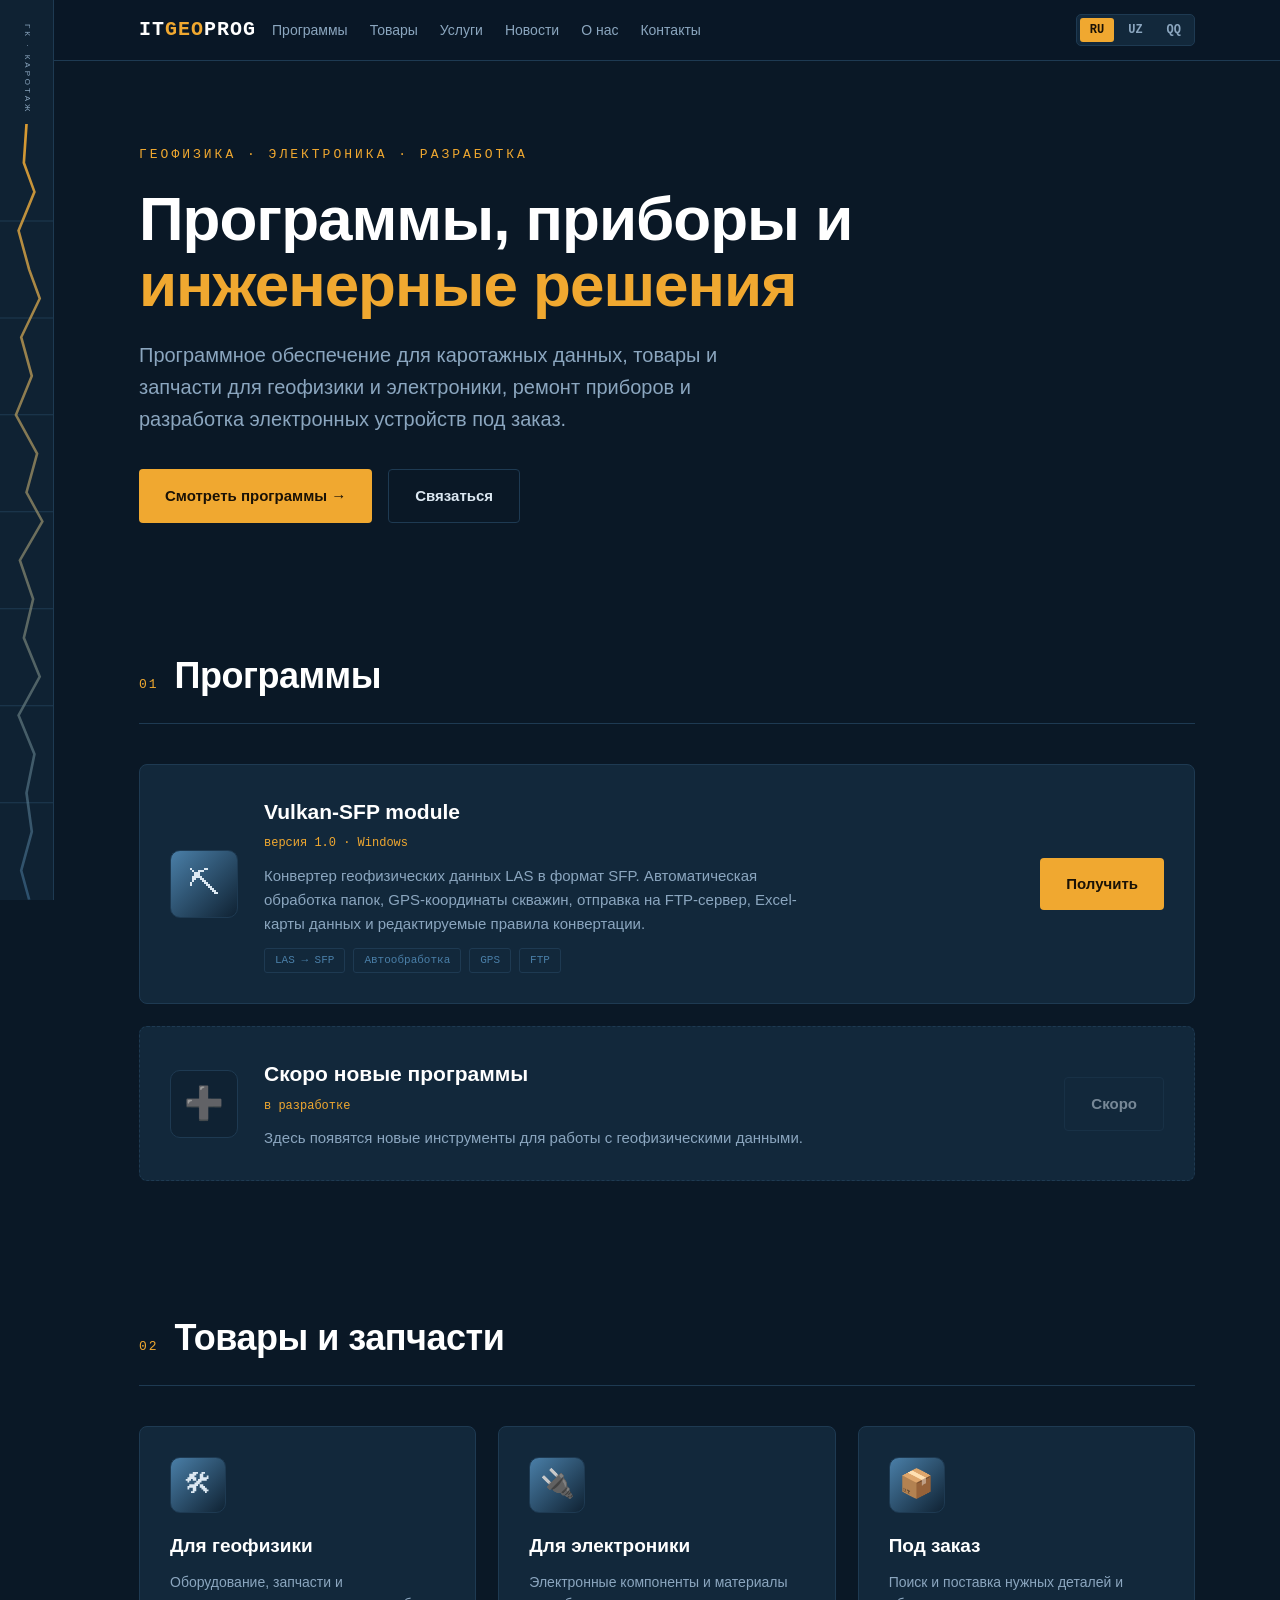
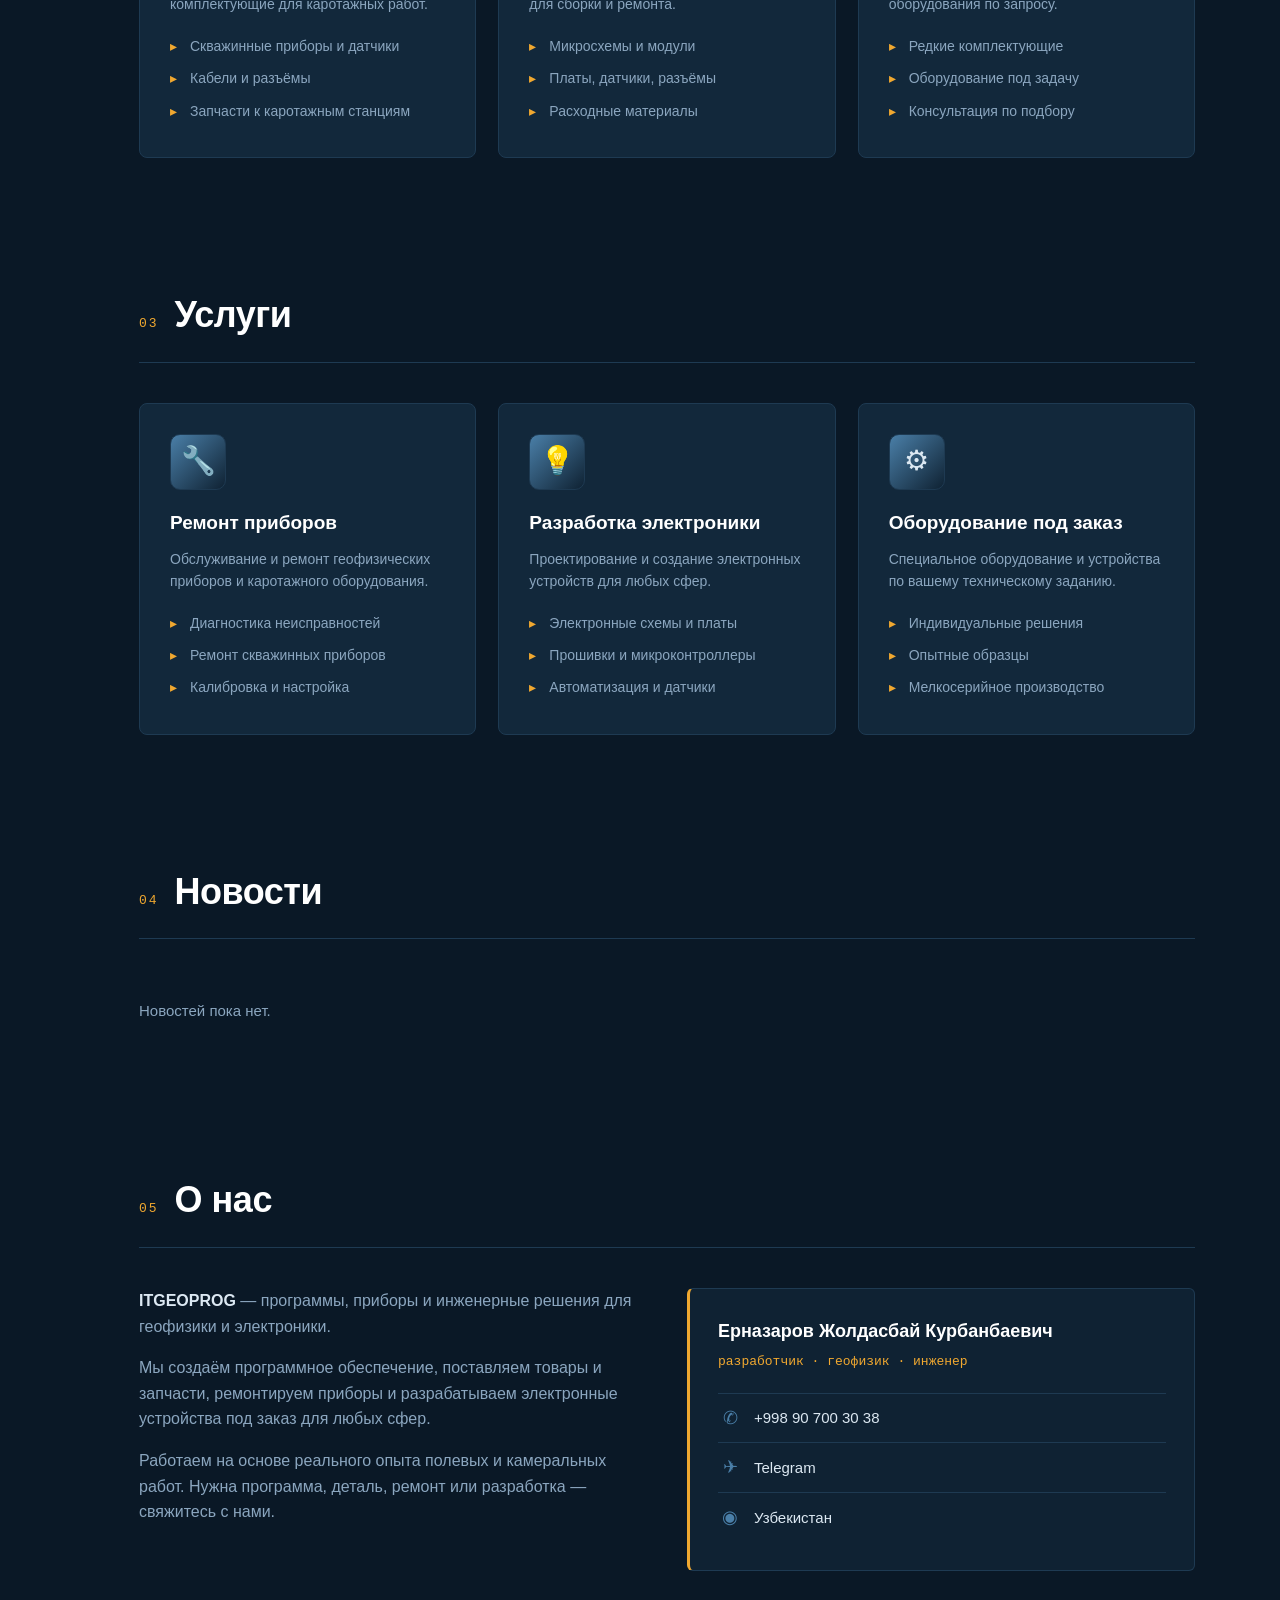
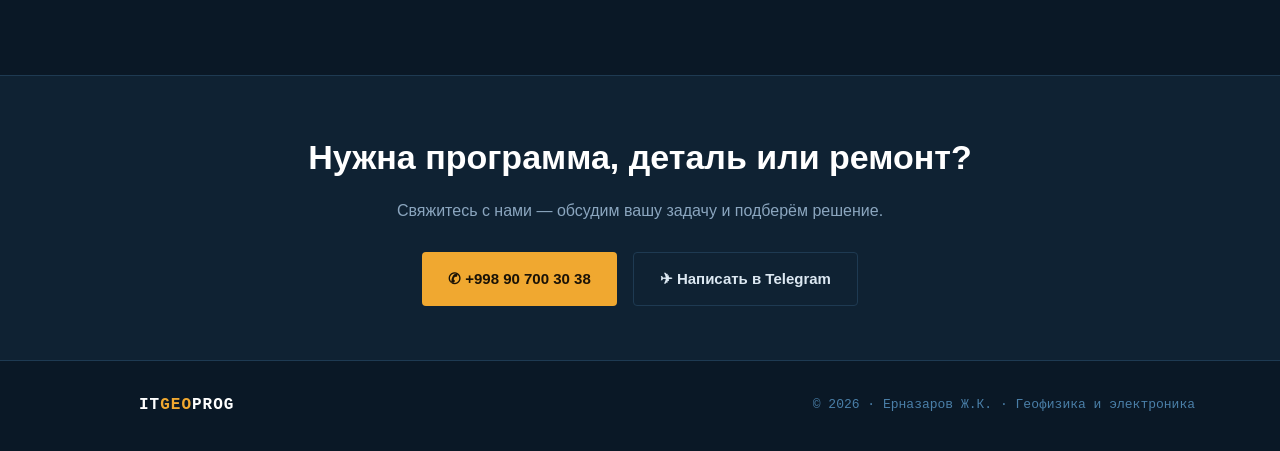
==== index.html @ 1fd0fcfa "Add files via upload" ====
<!DOCTYPE html>
<html lang="ru">
<head>
<meta charset="UTF-8">
<meta name="viewport" content="width=device-width, initial-scale=1.0">
<title>ITGEOPROG</title>
<style>
  :root {
    --bg: #0a1826; --bg-panel: #0f2233; --bg-card: #12283b;
    --line: #1e3a52; --steel: #4a7fa8; --amber: #f0a830;
    --amber-dim: #c88a20; --text: #dce8f2; --text-dim: #8ba6bf; --white: #ffffff;
  }
  * { margin: 0; padding: 0; box-sizing: border-box; }
  html { scroll-behavior: smooth; }
  body { background: var(--bg); color: var(--text);
    font-family: -apple-system, "Segoe UI", Roboto, sans-serif;
    line-height: 1.6; overflow-x: hidden; }
  .mono { font-family: "Consolas", "SF Mono", "Courier New", monospace; }

  .log-strip { position: fixed; top: 0; left: 0; width: 54px; height: 100vh;
    border-right: 1px solid var(--line); background: var(--bg-panel);
    z-index: 50; display: flex; flex-direction: column; align-items: center; padding-top: 14px; }
  .log-strip svg { flex: 1; width: 100%; }
  .log-strip .depth-label { font-size: 8px; color: var(--text-dim);
    writing-mode: vertical-rl; letter-spacing: 3px; padding: 10px 0; text-transform: uppercase; }
  .wrap { margin-left: 54px; }
  @media (max-width: 720px) { .log-strip { width: 32px; } .wrap { margin-left: 32px; } }

  header { position: sticky; top: 0; background: rgba(10, 24, 38, 0.92);
    backdrop-filter: blur(10px); border-bottom: 1px solid var(--line); z-index: 40; }
  nav { max-width: 1120px; margin: 0 auto; padding: 14px 32px;
    display: flex; align-items: center; justify-content: space-between; gap: 16px; }
  .logo { font-family: "Consolas", monospace; font-size: 20px; font-weight: 700;
    letter-spacing: 1px; color: var(--white); white-space: nowrap; }
  .logo span { color: var(--amber); }
  .nav-links { display: flex; gap: 22px; flex: 1; }
  .nav-links a { color: var(--text-dim); text-decoration: none;
    font-size: 14px; transition: color .2s; white-space: nowrap; }
  .nav-links a:hover { color: var(--amber); }
  @media (max-width: 900px) { .nav-links { display: none; } }

  .lang-switch { display: flex; gap: 4px; background: var(--bg-card);
    border: 1px solid var(--line); border-radius: 5px; padding: 3px; }
  .lang-switch button { background: transparent; border: none; cursor: pointer;
    color: var(--text-dim); font-size: 12px; font-weight: 600;
    padding: 5px 10px; border-radius: 3px; transition: all .2s; font-family: "Consolas", monospace; }
  .lang-switch button.active { background: var(--amber); color: #1a1206; }
  .lang-switch button:hover:not(.active) { color: var(--amber); }

  .hero { max-width: 1120px; margin: 0 auto; padding: 84px 32px 60px; }
  .eyebrow { font-family: "Consolas", monospace; font-size: 13px; letter-spacing: 3px;
    color: var(--amber); text-transform: uppercase; margin-bottom: 20px; }
  .hero h1 { font-size: clamp(36px, 5.5vw, 62px); line-height: 1.06; font-weight: 800;
    color: var(--white); letter-spacing: -1px; margin-bottom: 22px; }
  .hero h1 .accent { color: var(--amber); }
  .hero p.lead { font-size: clamp(16px, 2.2vw, 20px); color: var(--text-dim);
    max-width: 640px; margin-bottom: 34px; }
  .hero-actions { display: flex; gap: 16px; flex-wrap: wrap; }
  .btn { display: inline-flex; align-items: center; gap: 8px; padding: 14px 26px;
    border-radius: 4px; font-size: 15px; font-weight: 600; text-decoration: none;
    transition: all .2s; cursor: pointer; border: none; }
  .btn-primary { background: var(--amber); color: #1a1206; }
  .btn-primary:hover { background: var(--amber-dim); transform: translateY(-2px); }
  .btn-ghost { background: transparent; color: var(--text); border: 1px solid var(--line); }
  .btn-ghost:hover { border-color: var(--amber); color: var(--amber); }

  section { max-width: 1120px; margin: 0 auto; padding: 64px 32px; }
  .section-head { display: flex; align-items: baseline; gap: 16px; margin-bottom: 40px;
    border-bottom: 1px solid var(--line); padding-bottom: 18px; }
  .section-head .idx { font-family: "Consolas", monospace; font-size: 13px;
    color: var(--amber); letter-spacing: 2px; }
  .section-head h2 { font-size: clamp(24px, 4vw, 36px); color: var(--white);
    font-weight: 700; letter-spacing: -0.5px; }

  .programs { display: grid; grid-template-columns: 1fr; gap: 22px; }
  .prog-card { background: var(--bg-card); border: 1px solid var(--line);
    border-radius: 8px; padding: 30px; display: grid;
    grid-template-columns: auto 1fr auto; gap: 26px; align-items: center;
    transition: border-color .25s, transform .25s; }
  .prog-card:hover { border-color: var(--steel); transform: translateY(-3px); }
  .prog-icon { width: 68px; height: 68px; border-radius: 10px;
    background: linear-gradient(135deg, var(--steel), var(--bg-panel));
    display: flex; align-items: center; justify-content: center;
    font-size: 32px; border: 1px solid var(--line); }
  .prog-info h3 { font-size: 21px; color: var(--white); margin-bottom: 6px; font-weight: 700; }
  .prog-info .ver { font-family: "Consolas", monospace; font-size: 12px; color: var(--amber); margin-bottom: 10px; }
  .prog-info p { color: var(--text-dim); font-size: 15px; max-width: 540px; }
  .prog-tags { display: flex; gap: 8px; margin-top: 12px; flex-wrap: wrap; }
  .tag { font-family: "Consolas", monospace; font-size: 11px; color: var(--steel);
    border: 1px solid var(--line); padding: 3px 10px; border-radius: 3px; }
  .prog-action { display: flex; flex-direction: column; gap: 10px; }
  @media (max-width: 760px) { .prog-card { grid-template-columns: 1fr; } .prog-action { flex-direction: row; } }
  .prog-card.soon { opacity: 0.6; border-style: dashed; }
  .prog-card.soon .prog-icon { background: var(--bg-panel); }

  .grid-3 { display: grid; grid-template-columns: repeat(3, 1fr); gap: 22px; }
  @media (max-width: 860px) { .grid-3 { grid-template-columns: 1fr; } }
  .svc-card { background: var(--bg-card); border: 1px solid var(--line);
    border-radius: 8px; padding: 30px; transition: border-color .25s, transform .25s; }
  .svc-card:hover { border-color: var(--steel); transform: translateY(-3px); }
  .svc-card .svc-icon { width: 56px; height: 56px; border-radius: 10px;
    background: linear-gradient(135deg, var(--steel), var(--bg-panel));
    display: flex; align-items: center; justify-content: center;
    font-size: 28px; margin-bottom: 18px; border: 1px solid var(--line); }
  .svc-card h3 { font-size: 19px; color: var(--white); margin-bottom: 10px; font-weight: 700; }
  .svc-card p { color: var(--text-dim); font-size: 14px; }
  .svc-card ul { list-style: none; margin-top: 14px; }
  .svc-card ul li { color: var(--text-dim); font-size: 14px; padding: 5px 0 5px 20px; position: relative; }
  .svc-card ul li::before { content: "\25B8"; color: var(--amber); position: absolute; left: 0; }

  .about-grid { display: grid; grid-template-columns: 1fr 1fr; gap: 40px; align-items: start; }
  @media (max-width: 760px) { .about-grid { grid-template-columns: 1fr; } }
  .about-text p { color: var(--text-dim); margin-bottom: 16px; }
  .about-text strong { color: var(--text); }
  .dev-card { background: var(--bg-panel); border: 1px solid var(--line);
    border-left: 3px solid var(--amber); border-radius: 6px; padding: 28px; }
  .dev-card .dev-name { font-size: 18px; color: var(--white); font-weight: 700; margin-bottom: 6px; }
  .dev-card .dev-role { font-size: 13px; color: var(--amber); font-family: "Consolas", monospace; margin-bottom: 20px; }
  .dev-row { display: flex; align-items: center; gap: 12px; padding: 10px 0;
    border-top: 1px solid var(--line); font-size: 15px; }
  .dev-row .ico { color: var(--steel); font-size: 18px; width: 24px; text-align: center; }
  .dev-row a { color: var(--text); text-decoration: none; }
  .dev-row a:hover { color: var(--amber); }

  .contact-band { background: var(--bg-panel); border-top: 1px solid var(--line);
    border-bottom: 1px solid var(--line); margin-top: 40px; }
  .contact-inner { max-width: 1120px; margin: 0 auto; padding: 54px 32px; text-align: center; }
  .contact-inner h2 { font-size: clamp(24px, 4vw, 34px); color: var(--white); margin-bottom: 14px; }
  .contact-inner p { color: var(--text-dim); margin-bottom: 28px; }
  .contact-btns { display: flex; gap: 16px; justify-content: center; flex-wrap: wrap; }

  footer { max-width: 1120px; margin: 0 auto; padding: 32px; display: flex;
    justify-content: space-between; align-items: center; flex-wrap: wrap; gap: 12px;
    color: var(--text-dim); font-size: 13px; }
  footer .mono { color: var(--steel); }

  /* ── Новости ── */
  .news-grid { display: grid; grid-template-columns: repeat(auto-fill, minmax(320px, 1fr)); gap: 22px; }
  .news-card { background: var(--bg-card); border: 1px solid var(--line);
    border-radius: 8px; overflow: hidden; transition: border-color .25s, transform .25s;
    display: flex; flex-direction: column; }
  .news-card:hover { border-color: var(--steel); transform: translateY(-3px); }
  .news-card img { width: 100%; height: 180px; object-fit: cover; display: block;
    border-bottom: 1px solid var(--line); }
  .news-body { padding: 22px; flex: 1; display: flex; flex-direction: column; }
  .news-date { font-family: "Consolas", monospace; font-size: 11px;
    color: var(--amber); margin-bottom: 8px; }
  .news-card h3 { font-size: 18px; color: var(--white); margin-bottom: 8px; font-weight: 700; }
  .news-card p { color: var(--text-dim); font-size: 14px; flex: 1; }
  .news-empty { color: var(--text-dim); font-size: 15px; padding: 20px 0; }

  /* ── Карточки товаров с фото ── */
  .prod-grid { display: grid; grid-template-columns: repeat(auto-fill, minmax(280px, 1fr)); gap: 20px; margin-top: 24px; }
  .prod-card { background: var(--bg-card); border: 1px solid var(--line);
    border-radius: 8px; overflow: hidden; transition: border-color .25s, transform .25s; }
  .prod-card:hover { border-color: var(--steel); transform: translateY(-3px); }
  .prod-card img { width: 100%; height: 190px; object-fit: cover; display: block;
    background: var(--bg-panel); border-bottom: 1px solid var(--line); }
  .prod-body { padding: 18px; }
  .prod-body h4 { font-size: 16px; color: var(--white); margin-bottom: 6px; font-weight: 700; }
  .prod-body p { color: var(--text-dim); font-size: 13px; margin-bottom: 10px; }
  .prod-price { font-family: "Consolas", monospace; font-size: 14px;
    color: var(--amber); font-weight: 700; }
  .prod-stock { font-size: 11px; color: #88cc88; margin-left: 8px; }
  .prod-stock.out { color: #d88; }

  .reveal { opacity: 0; transform: translateY(24px); transition: opacity .6s, transform .6s; }
  .reveal.show { opacity: 1; transform: none; }
  @media (prefers-reduced-motion: reduce) {
    .reveal { opacity: 1; transform: none; transition: none; } html { scroll-behavior: auto; }
  }
</style>
</head>
<body>

<div class="log-strip" aria-hidden="true">
  <div class="depth-label" data-i18n="side_label">ГК · каротаж</div>
  <svg viewBox="0 0 40 800" preserveAspectRatio="none">
    <defs><linearGradient id="lg" x1="0" y1="0" x2="0" y2="1">
      <stop offset="0" stop-color="#f0a830" stop-opacity="0.9"/>
      <stop offset="1" stop-color="#4a7fa8" stop-opacity="0.5"/>
    </linearGradient></defs>
    <g stroke="#1e3a52" stroke-width="1">
      <line x1="0" y1="100" x2="40" y2="100"/><line x1="0" y1="200" x2="40" y2="200"/>
      <line x1="0" y1="300" x2="40" y2="300"/><line x1="0" y1="400" x2="40" y2="400"/>
      <line x1="0" y1="500" x2="40" y2="500"/><line x1="0" y1="600" x2="40" y2="600"/>
      <line x1="0" y1="700" x2="40" y2="700"/>
    </g>
    <path d="M20,0 L18,40 L26,70 L14,110 L22,150 L30,180 L16,220 L24,260
             L12,300 L28,340 L20,380 L32,410 L15,450 L25,490 L18,530
             L30,570 L14,610 L26,650 L20,690 L24,730 L16,770 L22,800"
          fill="none" stroke="url(#lg)" stroke-width="2"/>
  </svg>
</div>

<div class="wrap">
  <header>
    <nav>
      <div class="logo">IT<span>GEO</span>PROG</div>
      <div class="nav-links">
        <a href="#programs" data-i18n="nav_programs">Программы</a>
        <a href="#goods" data-i18n="nav_goods">Товары</a>
        <a href="#services" data-i18n="nav_services">Услуги</a>
        <a href="#news" data-i18n="nav_news">Новости</a>
        <a href="#about" data-i18n="nav_about">О нас</a>
        <a href="#contact" data-i18n="nav_contact">Контакты</a>
      </div>
      <div class="lang-switch">
        <button data-lang="ru" class="active">RU</button>
        <button data-lang="uz">UZ</button>
        <button data-lang="kaa">QQ</button>
      </div>
    </nav>
  </header>

  <div class="hero">
    <div class="eyebrow" data-i18n="hero_eyebrow">Геофизика · Электроника · Разработка</div>
    <h1 data-i18n="hero_title">Программы, приборы и <span class="accent">инженерные решения</span></h1>
    <p class="lead" data-i18n="hero_lead">Программное обеспечение для каротажных данных, товары и запчасти для геофизики и электроники, ремонт приборов и разработка электронных устройств под заказ.</p>
    <div class="hero-actions">
      <a href="#programs" class="btn btn-primary" data-i18n="hero_btn1">Смотреть программы →</a>
      <a href="#contact" class="btn btn-ghost" data-i18n="hero_btn2">Связаться</a>
    </div>
  </div>

  <section id="programs">
    <div class="section-head"><span class="idx">01</span><h2 data-i18n="sec_programs">Программы</h2></div>
    <div class="programs">
      <div class="prog-card reveal">
        <div class="prog-icon">⛏</div>
        <div class="prog-info">
          <h3>Vulkan-SFP module</h3>
          <div class="ver mono" data-i18n="prog_vulkan_ver">версия 1.0 · Windows</div>
          <p data-i18n="prog_vulkan_desc">Конвертер геофизических данных LAS в формат SFP. Автоматическая обработка папок, GPS-координаты скважин, отправка на FTP-сервер, Excel-карты данных и редактируемые правила конвертации.</p>
          <div class="prog-tags">
            <span class="tag">LAS → SFP</span>
            <span class="tag" data-i18n="tag_auto">Автообработка</span>
            <span class="tag">GPS</span><span class="tag">FTP</span>
          </div>
        </div>
        <div class="prog-action">
          <a href="#contact" class="btn btn-primary" data-i18n="btn_get">Получить</a>
        </div>
      </div>
      <div class="prog-card soon reveal">
        <div class="prog-icon">➕</div>
        <div class="prog-info">
          <h3 data-i18n="prog_soon_title">Скоро новые программы</h3>
          <div class="ver mono" data-i18n="prog_soon_ver">в разработке</div>
          <p data-i18n="prog_soon_desc">Здесь появятся новые инструменты для работы с геофизическими данными.</p>
        </div>
        <div class="prog-action">
          <span class="btn btn-ghost" style="cursor:default;opacity:.5" data-i18n="btn_soon">Скоро</span>
        </div>
      </div>
    </div>
  </section>

  <section id="goods">
    <div class="section-head"><span class="idx">02</span><h2 data-i18n="sec_goods">Товары и запчасти</h2></div>
    <div class="grid-3">
      <div class="svc-card reveal">
        <div class="svc-icon">🛠</div>
        <h3 data-i18n="goods_geo_title">Для геофизики</h3>
        <p data-i18n="goods_geo_desc">Оборудование, запчасти и комплектующие для каротажных работ.</p>
        <ul>
          <li data-i18n="goods_geo_1">Скважинные приборы и датчики</li>
          <li data-i18n="goods_geo_2">Кабели и разъёмы</li>
          <li data-i18n="goods_geo_3">Запчасти к каротажным станциям</li>
        </ul>
      </div>
      <div class="svc-card reveal">
        <div class="svc-icon">🔌</div>
        <h3 data-i18n="goods_el_title">Для электроники</h3>
        <p data-i18n="goods_el_desc">Электронные компоненты и материалы для сборки и ремонта.</p>
        <ul>
          <li data-i18n="goods_el_1">Микросхемы и модули</li>
          <li data-i18n="goods_el_2">Платы, датчики, разъёмы</li>
          <li data-i18n="goods_el_3">Расходные материалы</li>
        </ul>
      </div>
      <div class="svc-card reveal">
        <div class="svc-icon">📦</div>
        <h3 data-i18n="goods_order_title">Под заказ</h3>
        <p data-i18n="goods_order_desc">Поиск и поставка нужных деталей и оборудования по запросу.</p>
        <ul>
          <li data-i18n="goods_order_1">Редкие комплектующие</li>
          <li data-i18n="goods_order_2">Оборудование под задачу</li>
          <li data-i18n="goods_order_3">Консультация по подбору</li>
        </ul>
      </div>
    </div>
  </section>

  <section id="services">
    <div class="section-head"><span class="idx">03</span><h2 data-i18n="sec_services">Услуги</h2></div>
    <div class="grid-3">
      <div class="svc-card reveal">
        <div class="svc-icon">🔧</div>
        <h3 data-i18n="svc_repair_title">Ремонт приборов</h3>
        <p data-i18n="svc_repair_desc">Обслуживание и ремонт геофизических приборов и каротажного оборудования.</p>
        <ul>
          <li data-i18n="svc_repair_1">Диагностика неисправностей</li>
          <li data-i18n="svc_repair_2">Ремонт скважинных приборов</li>
          <li data-i18n="svc_repair_3">Калибровка и настройка</li>
        </ul>
      </div>
      <div class="svc-card reveal">
        <div class="svc-icon">💡</div>
        <h3 data-i18n="svc_dev_title">Разработка электроники</h3>
        <p data-i18n="svc_dev_desc">Проектирование и создание электронных устройств для любых сфер.</p>
        <ul>
          <li data-i18n="svc_dev_1">Электронные схемы и платы</li>
          <li data-i18n="svc_dev_2">Прошивки и микроконтроллеры</li>
          <li data-i18n="svc_dev_3">Автоматизация и датчики</li>
        </ul>
      </div>
      <div class="svc-card reveal">
        <div class="svc-icon">⚙</div>
        <h3 data-i18n="svc_custom_title">Оборудование под заказ</h3>
        <p data-i18n="svc_custom_desc">Специальное оборудование и устройства по вашему техническому заданию.</p>
        <ul>
          <li data-i18n="svc_custom_1">Индивидуальные решения</li>
          <li data-i18n="svc_custom_2">Опытные образцы</li>
          <li data-i18n="svc_custom_3">Мелкосерийное производство</li>
        </ul>
      </div>
    </div>
  </section>

  <!-- НОВОСТИ (загружаются из админ-панели) -->
  <section id="news">
    <div class="section-head"><span class="idx">04</span><h2 data-i18n="sec_news">Новости</h2></div>
    <div id="news-list" class="news-grid">
      <div class="news-empty" data-i18n="news_empty">Новостей пока нет.</div>
    </div>
  </section>

  <section id="about">
    <div class="section-head"><span class="idx">05</span><h2 data-i18n="sec_about">О нас</h2></div>
    <div class="about-grid">
      <div class="about-text">
        <p data-i18n="about_p1"><strong>ITGEOPROG</strong> — программы, приборы и инженерные решения для геофизики и электроники.</p>
        <p data-i18n="about_p2">Мы создаём программное обеспечение, поставляем товары и запчасти, ремонтируем приборы и разрабатываем электронные устройства под заказ для любых сфер.</p>
        <p data-i18n="about_p3">Работаем на основе реального опыта полевых и камеральных работ. Нужна программа, деталь, ремонт или разработка — свяжитесь с нами.</p>
      </div>
      <div class="dev-card">
        <div class="dev-name">Ерназаров Жолдасбай Курбанбаевич</div>
        <div class="dev-role mono" data-i18n="dev_role">разработчик · геофизик · инженер</div>
        <div class="dev-row"><span class="ico">✆</span><a href="tel:+998907003038">+998 90 700 30 38</a></div>
        <div class="dev-row"><span class="ico">✈</span><a href="https://t.me/+998907003038" data-i18n="dev_tg">Telegram</a></div>
        <div class="dev-row"><span class="ico">◉</span><span data-i18n="dev_loc">Узбекистан</span></div>
      </div>
    </div>
  </section>
</div>

<div class="contact-band" id="contact">
  <div class="contact-inner">
    <h2 data-i18n="contact_title">Нужна программа, деталь или ремонт?</h2>
    <p data-i18n="contact_desc">Свяжитесь с нами — обсудим вашу задачу и подберём решение.</p>
    <div class="contact-btns">
      <a href="tel:+998907003038" class="btn btn-primary">✆ +998 90 700 30 38</a>
      <a href="https://t.me/+998907003038" class="btn btn-ghost" data-i18n="contact_tg">✈ Написать в Telegram</a>
    </div>
  </div>
</div>

<div class="wrap">
  <footer>
    <div class="logo" style="font-size:16px">IT<span style="color:var(--amber)">GEO</span>PROG</div>
    <div class="mono" data-i18n="footer_text">© 2026 · Ерназаров Ж.К. · Геофизика и электроника</div>
  </footer>
</div>

<script>
  const I18N = {
    ru: {
      side_label: "ГК · каротаж",
      nav_programs: "Программы", nav_goods: "Товары", nav_services: "Услуги",
      nav_news: "Новости", sec_news: "Новости", news_empty: "Новостей пока нет.",
      nav_about: "О нас", nav_contact: "Контакты",
      hero_eyebrow: "Геофизика · Электроника · Разработка",
      hero_title: 'Программы, приборы и <span class="accent">инженерные решения</span>',
      hero_lead: "Программное обеспечение для каротажных данных, товары и запчасти для геофизики и электроники, ремонт приборов и разработка электронных устройств под заказ.",
      hero_btn1: "Смотреть программы →", hero_btn2: "Связаться",
      sec_programs: "Программы",
      prog_vulkan_ver: "версия 1.0 · Windows",
      prog_vulkan_desc: "Конвертер геофизических данных LAS в формат SFP. Автоматическая обработка папок, GPS-координаты скважин, отправка на FTP-сервер, Excel-карты данных и редактируемые правила конвертации.",
      tag_auto: "Автообработка", btn_get: "Получить",
      prog_soon_title: "Скоро новые программы", prog_soon_ver: "в разработке",
      prog_soon_desc: "Здесь появятся новые инструменты для работы с геофизическими данными.",
      btn_soon: "Скоро",
      sec_goods: "Товары и запчасти",
      goods_geo_title: "Для геофизики",
      goods_geo_desc: "Оборудование, запчасти и комплектующие для каротажных работ.",
      goods_geo_1: "Скважинные приборы и датчики", goods_geo_2: "Кабели и разъёмы",
      goods_geo_3: "Запчасти к каротажным станциям",
      goods_el_title: "Для электроники",
      goods_el_desc: "Электронные компоненты и материалы для сборки и ремонта.",
      goods_el_1: "Микросхемы и модули", goods_el_2: "Платы, датчики, разъёмы",
      goods_el_3: "Расходные материалы",
      goods_order_title: "Под заказ",
      goods_order_desc: "Поиск и поставка нужных деталей и оборудования по запросу.",
      goods_order_1: "Редкие комплектующие", goods_order_2: "Оборудование под задачу",
      goods_order_3: "Консультация по подбору",
      sec_services: "Услуги",
      svc_repair_title: "Ремонт приборов",
      svc_repair_desc: "Обслуживание и ремонт геофизических приборов и каротажного оборудования.",
      svc_repair_1: "Диагностика неисправностей", svc_repair_2: "Ремонт скважинных приборов",
      svc_repair_3: "Калибровка и настройка",
      svc_dev_title: "Разработка электроники",
      svc_dev_desc: "Проектирование и создание электронных устройств для любых сфер.",
      svc_dev_1: "Электронные схемы и платы", svc_dev_2: "Прошивки и микроконтроллеры",
      svc_dev_3: "Автоматизация и датчики",
      svc_custom_title: "Оборудование под заказ",
      svc_custom_desc: "Специальное оборудование и устройства по вашему техническому заданию.",
      svc_custom_1: "Индивидуальные решения", svc_custom_2: "Опытные образцы",
      svc_custom_3: "Мелкосерийное производство",
      sec_about: "О нас",
      about_p1: "<strong>ITGEOPROG</strong> — программы, приборы и инженерные решения для геофизики и электроники.",
      about_p2: "Мы создаём программное обеспечение, поставляем товары и запчасти, ремонтируем приборы и разрабатываем электронные устройства под заказ для любых сфер.",
      about_p3: "Работаем на основе реального опыта полевых и камеральных работ. Нужна программа, деталь, ремонт или разработка — свяжитесь с нами.",
      dev_role: "разработчик · геофизик · инженер", dev_tg: "Telegram", dev_loc: "Узбекистан",
      contact_title: "Нужна программа, деталь или ремонт?",
      contact_desc: "Свяжитесь с нами — обсудим вашу задачу и подберём решение.",
      contact_tg: "✈ Написать в Telegram",
      footer_text: "© 2026 · Ерназаров Ж.К. · Геофизика и электроника"
    },
    uz: {
      side_label: "GK · karotaj",
      nav_programs: "Dasturlar", nav_goods: "Mahsulotlar", nav_services: "Xizmatlar",
      nav_news: "Yangiliklar", sec_news: "Yangiliklar", news_empty: "Hozircha yangiliklar yo'q.",
      nav_about: "Biz haqimizda", nav_contact: "Aloqa",
      hero_eyebrow: "Geofizika · Elektronika · Ishlab chiqish",
      hero_title: 'Dasturlar, asboblar va <span class="accent">muhandislik yechimlari</span>',
      hero_lead: "Karotaj ma'lumotlari uchun dasturiy ta'minot, geofizika va elektronika uchun mahsulotlar va ehtiyot qismlar, asboblarni ta'mirlash hamda buyurtma asosida elektron qurilmalar ishlab chiqish.",
      hero_btn1: "Dasturlarni ko'rish →", hero_btn2: "Bog'lanish",
      sec_programs: "Dasturlar",
      prog_vulkan_ver: "versiya 1.0 · Windows",
      prog_vulkan_desc: "Geofizik LAS ma'lumotlarini SFP formatiga o'giruvchi dastur. Papkalarni avtomatik qayta ishlash, quduq GPS-koordinatalari, FTP-serverga yuborish, Excel-xaritalar va tahrirlanadigan qoidalar.",
      tag_auto: "Avto qayta ishlash", btn_get: "Olish",
      prog_soon_title: "Tez orada yangi dasturlar", prog_soon_ver: "ishlab chiqilmoqda",
      prog_soon_desc: "Bu yerda geofizik ma'lumotlar bilan ishlash uchun yangi vositalar paydo bo'ladi.",
      btn_soon: "Tez orada",
      sec_goods: "Mahsulotlar va ehtiyot qismlar",
      goods_geo_title: "Geofizika uchun",
      goods_geo_desc: "Karotaj ishlari uchun uskunalar, ehtiyot qismlar va butlovchilar.",
      goods_geo_1: "Quduq asboblari va datchiklar", goods_geo_2: "Kabellar va ulagichlar",
      goods_geo_3: "Karotaj stansiyalari uchun ehtiyot qismlar",
      goods_el_title: "Elektronika uchun",
      goods_el_desc: "Yig'ish va ta'mirlash uchun elektron komponentlar va materiallar.",
      goods_el_1: "Mikrosxemalar va modullar", goods_el_2: "Platalar, datchiklar, ulagichlar",
      goods_el_3: "Sarf materiallari",
      goods_order_title: "Buyurtma asosida",
      goods_order_desc: "Kerakli detallar va uskunalarni so'rov bo'yicha topish va yetkazib berish.",
      goods_order_1: "Noyob butlovchilar", goods_order_2: "Vazifaga mos uskuna",
      goods_order_3: "Tanlash bo'yicha maslahat",
      sec_services: "Xizmatlar",
      svc_repair_title: "Asboblarni ta'mirlash",
      svc_repair_desc: "Geofizik asboblar va karotaj uskunalarini texnik xizmat ko'rsatish va ta'mirlash.",
      svc_repair_1: "Nosozliklarni aniqlash", svc_repair_2: "Quduq asboblarini ta'mirlash",
      svc_repair_3: "Kalibrlash va sozlash",
      svc_dev_title: "Elektronika ishlab chiqish",
      svc_dev_desc: "Har qanday soha uchun elektron qurilmalarni loyihalash va yaratish.",
      svc_dev_1: "Elektron sxemalar va platalar", svc_dev_2: "Proshivkalar va mikrokontrollerlar",
      svc_dev_3: "Avtomatlashtirish va datchiklar",
      svc_custom_title: "Buyurtma uskunalari",
      svc_custom_desc: "Sizning texnik topshirig'ingiz asosida maxsus uskunalar va qurilmalar.",
      svc_custom_1: "Individual yechimlar", svc_custom_2: "Tajriba namunalari",
      svc_custom_3: "Kichik seriyali ishlab chiqarish",
      sec_about: "Biz haqimizda",
      about_p1: "<strong>ITGEOPROG</strong> — geofizika va elektronika uchun dasturlar, asboblar va muhandislik yechimlari.",
      about_p2: "Biz dasturiy ta'minot yaratamiz, mahsulot va ehtiyot qismlar yetkazamiz, asboblarni ta'mirlaymiz va har qanday soha uchun elektron qurilmalarni buyurtma asosida ishlab chiqamiz.",
      about_p3: "Dala va kameral ishlarning haqiqiy tajribasiga tayanamiz. Dastur, detal, ta'mir yoki ishlab chiqish kerakmi — biz bilan bog'laning.",
      dev_role: "dasturchi · geofizik · muhandis", dev_tg: "Telegram", dev_loc: "O'zbekiston",
      contact_title: "Dastur, detal yoki ta'mir kerakmi?",
      contact_desc: "Biz bilan bog'laning — vazifangizni muhokama qilib, yechim topamiz.",
      contact_tg: "✈ Telegramga yozish",
      footer_text: "© 2026 · Ernazarov J.Q. · Geofizika va elektronika"
    },
    kaa: {
      side_label: "GK · karotaj",
      nav_programs: "Bag'darlamalar", nav_goods: "Ónimler", nav_services: "Xızmetler",
      nav_news: "Jańalıqlar", sec_news: "Jańalıqlar", news_empty: "Házirshe jańalıqlar joq.",
      nav_about: "Biz haqqımızda", nav_contact: "Baylanıs",
      hero_eyebrow: "Geofizika · Elektronika · Islep shıg'ıw",
      hero_title: 'Bag\'darlamalar, ásbaplar hám <span class="accent">injenerlik sheshimleri</span>',
      hero_lead: "Karotaj mag'lıwmatları ushın bag'darlamalıq támiynat, geofizika hám elektronika ushın ónimler hám zápas bólekler, ásbaplardı jóndew hám buyırtpa boyınsha elektron qurılmalar islep shıg'ıw.",
      hero_btn1: "Bag'darlamalardı kóriw →", hero_btn2: "Baylanısıw",
      sec_programs: "Bag'darlamalar",
      prog_vulkan_ver: "versiya 1.0 · Windows",
      prog_vulkan_desc: "Geofizikalıq LAS mag'lıwmatların SFP formatına aylandırıwshı bag'darlama. Papkalardı avtomat qayta islew, qudıq GPS-koordinataları, FTP-serverge jiberiw, Excel-kartalar hám ózgertiletug'ın qag'ıydalar.",
      tag_auto: "Avto qayta islew", btn_get: "Alıw",
      prog_soon_title: "Tez arada jańa bag'darlamalar", prog_soon_ver: "islep shıg'ılmaqta",
      prog_soon_desc: "Bul jerde geofizikalıq mag'lıwmatlar menen islew ushın jańa qurallar payda boladı.",
      btn_soon: "Tez arada",
      sec_goods: "Ónimler hám zápas bólekler",
      goods_geo_title: "Geofizika ushın",
      goods_geo_desc: "Karotaj jumısları ushın úskeneler, zápas bólekler hám butlawshılar.",
      goods_geo_1: "Qudıq ásbapları hám datchikler", goods_geo_2: "Kabeller hám jalg'awshılar",
      goods_geo_3: "Karotaj stansiyaları ushın zápas bólekler",
      goods_el_title: "Elektronika ushın",
      goods_el_desc: "Jıynaw hám jóndew ushın elektron komponentler hám materiallar.",
      goods_el_1: "Mikrosxemalar hám modullar", goods_el_2: "Platalar, datchikler, jalg'awshılar",
      goods_el_3: "Sarp materialları",
      goods_order_title: "Buyırtpa boyınsha",
      goods_order_desc: "Kerekli bólekler hám úskenelerdi soraw boyınsha tabıw hám jetkerip beriw.",
      goods_order_1: "Sıyrek butlawshılar", goods_order_2: "Wazıypag'a mas úskene",
      goods_order_3: "Tańlaw boyınsha másláhát",
      sec_services: "Xızmetler",
      svc_repair_title: "Ásbaplardı jóndew",
      svc_repair_desc: "Geofizikalıq ásbaplar hám karotaj úskenelerin texnikalıq xızmet kórsetiw hám jóndew.",
      svc_repair_1: "Nasazlıqlardı anıqlaw", svc_repair_2: "Qudıq ásbapların jóndew",
      svc_repair_3: "Kalibrlew hám sazlaw",
      svc_dev_title: "Elektronika islep shıg'ıw",
      svc_dev_desc: "Qálegen tarawlar ushın elektron qurılmalardı joybarlaw hám jaratıw.",
      svc_dev_1: "Elektron sxemalar hám platalar", svc_dev_2: "Proshivkalar hám mikrokontrollerler",
      svc_dev_3: "Avtomatlastırıw hám datchikler",
      svc_custom_title: "Buyırtpa úskeneleri",
      svc_custom_desc: "Sizdiń texnikalıq tapsırmańız boyınsha arnawlı úskeneler hám qurılmalar.",
      svc_custom_1: "Individual sheshimler", svc_custom_2: "Tájiriybe úlgileri",
      svc_custom_3: "Kishi seriyalı islep shıg'arıw",
      sec_about: "Biz haqqımızda",
      about_p1: "<strong>ITGEOPROG</strong> — geofizika hám elektronika ushın bag'darlamalar, ásbaplar hám injenerlik sheshimleri.",
      about_p2: "Biz bag'darlamalıq támiynat jaratamız, ónim hám zápas bólekler jetkeremiz, ásbaplardı jóndeymiz hám qálegen taraw ushın elektron qurılmalardı buyırtpa boyınsha islep shıg'amız.",
      about_p3: "Dala hám kameral jumıslardıń haqıyqıy tájiriybesine súyenemiz. Bag'darlama, bólek, jóndew yamasa islep shıg'ıw kerek pe — biz benen baylanısıń.",
      dev_role: "dasturshı · geofizik · injener", dev_tg: "Telegram", dev_loc: "Qaraqalpaqstan",
      contact_title: "Bag'darlama, bólek yamasa jóndew kerek pe?",
      contact_desc: "Biz benen baylanısıń — wazıypańızdı dodalasıp, sheshim tabamız.",
      contact_tg: "✈ Telegramg'a jazıw",
      footer_text: "© 2026 · Ernazarov J.Q. · Geofizika hám elektronika"
    }
  };

  function setLang(lang) {
    const dict = I18N[lang] || I18N.ru;
    document.querySelectorAll('[data-i18n]').forEach(el => {
      const key = el.getAttribute('data-i18n');
      if (dict[key] !== undefined) {
        if (dict[key].indexOf('<') !== -1) el.innerHTML = dict[key];
        else el.textContent = dict[key];
      }
    });
    document.documentElement.lang = lang;
    document.querySelectorAll('.lang-switch button').forEach(b => {
      b.classList.toggle('active', b.getAttribute('data-lang') === lang);
    });
  }
  document.querySelectorAll('.lang-switch button').forEach(btn => {
    btn.addEventListener('click', () => setLang(btn.getAttribute('data-lang')));
  });
  // ── Загрузка контента из админ-панели ──
  // Читает JSON-файлы, которые генерирует CMS
  async function loadContent() {
    // Новости
    try {
      const r = await fetch('/content/news.json');
      if (r.ok) {
        const items = await r.json();
        renderNews(items.filter(n => n.published !== false));
      }
    } catch (e) { /* нет файла — показываем «новостей пока нет» */ }

    // Товары
    try {
      const r = await fetch('/content/products.json');
      if (r.ok) {
        const items = await r.json();
        renderProducts(items.filter(p => p.published !== false));
      }
    } catch (e) { /* пропускаем */ }
  }

  function renderNews(items) {
    const box = document.getElementById('news-list');
    if (!box || !items.length) return;
    items.sort((a, b) => (b.date || '').localeCompare(a.date || ''));
    box.innerHTML = items.map(n => `
      <article class="news-card reveal show">
        ${n.image ? `<img src="${n.image}" alt="">` : ''}
        <div class="news-body">
          <div class="news-date">${formatDate(n.date)}</div>
          <h3>${escapeHtml(n.title || '')}</h3>
          <p>${escapeHtml(n.summary || '')}</p>
        </div>
      </article>`).join('');
  }

  function renderProducts(items) {
    // Раскладываем товары по категориям в раздел «Товары»
    const cats = { geo: [], electronics: [], order: [] };
    items.forEach(p => { if (cats[p.category]) cats[p.category].push(p); });

    const goods = document.getElementById('goods');
    if (!goods) return;
    // Убираем старый блок товаров, если был
    let grid = goods.querySelector('.prod-grid');
    if (!grid) {
      grid = document.createElement('div');
      grid.className = 'prod-grid';
      goods.appendChild(grid);
    }
    const all = [...cats.geo, ...cats.electronics, ...cats.order];
    if (!all.length) return;
    grid.innerHTML = all.map(p => `
      <div class="prod-card reveal show">
        ${p.image ? `<img src="${p.image}" alt="">` : ''}
        <div class="prod-body">
          <h4>${escapeHtml(p.title || '')}</h4>
          <p>${escapeHtml(p.summary || '')}</p>
          ${p.price ? `<span class="prod-price">${escapeHtml(p.price)}</span>` : ''}
          <span class="prod-stock${p.in_stock === false ? ' out' : ''}">
            ${p.in_stock === false ? 'нет в наличии' : 'в наличии'}
          </span>
        </div>
      </div>`).join('');
  }

  function formatDate(d) {
    if (!d) return '';
    const dt = new Date(d);
    if (isNaN(dt)) return d;
    return dt.toLocaleDateString('ru-RU', { day: '2-digit', month: 'long', year: 'numeric' });
  }

  function escapeHtml(s) {
    return String(s).replace(/[&<>"']/g, c =>
      ({ '&': '&amp;', '<': '&lt;', '>': '&gt;', '"': '&quot;', "'": '&#39;' }[c]));
  }

  loadContent();

  const io = new IntersectionObserver((entries) => {
    entries.forEach(e => { if (e.isIntersecting) e.target.classList.add('show'); });
  }, { threshold: 0.15 });
  document.querySelectorAll('.reveal').forEach(el => io.observe(el));
</script>
</body>
</html>
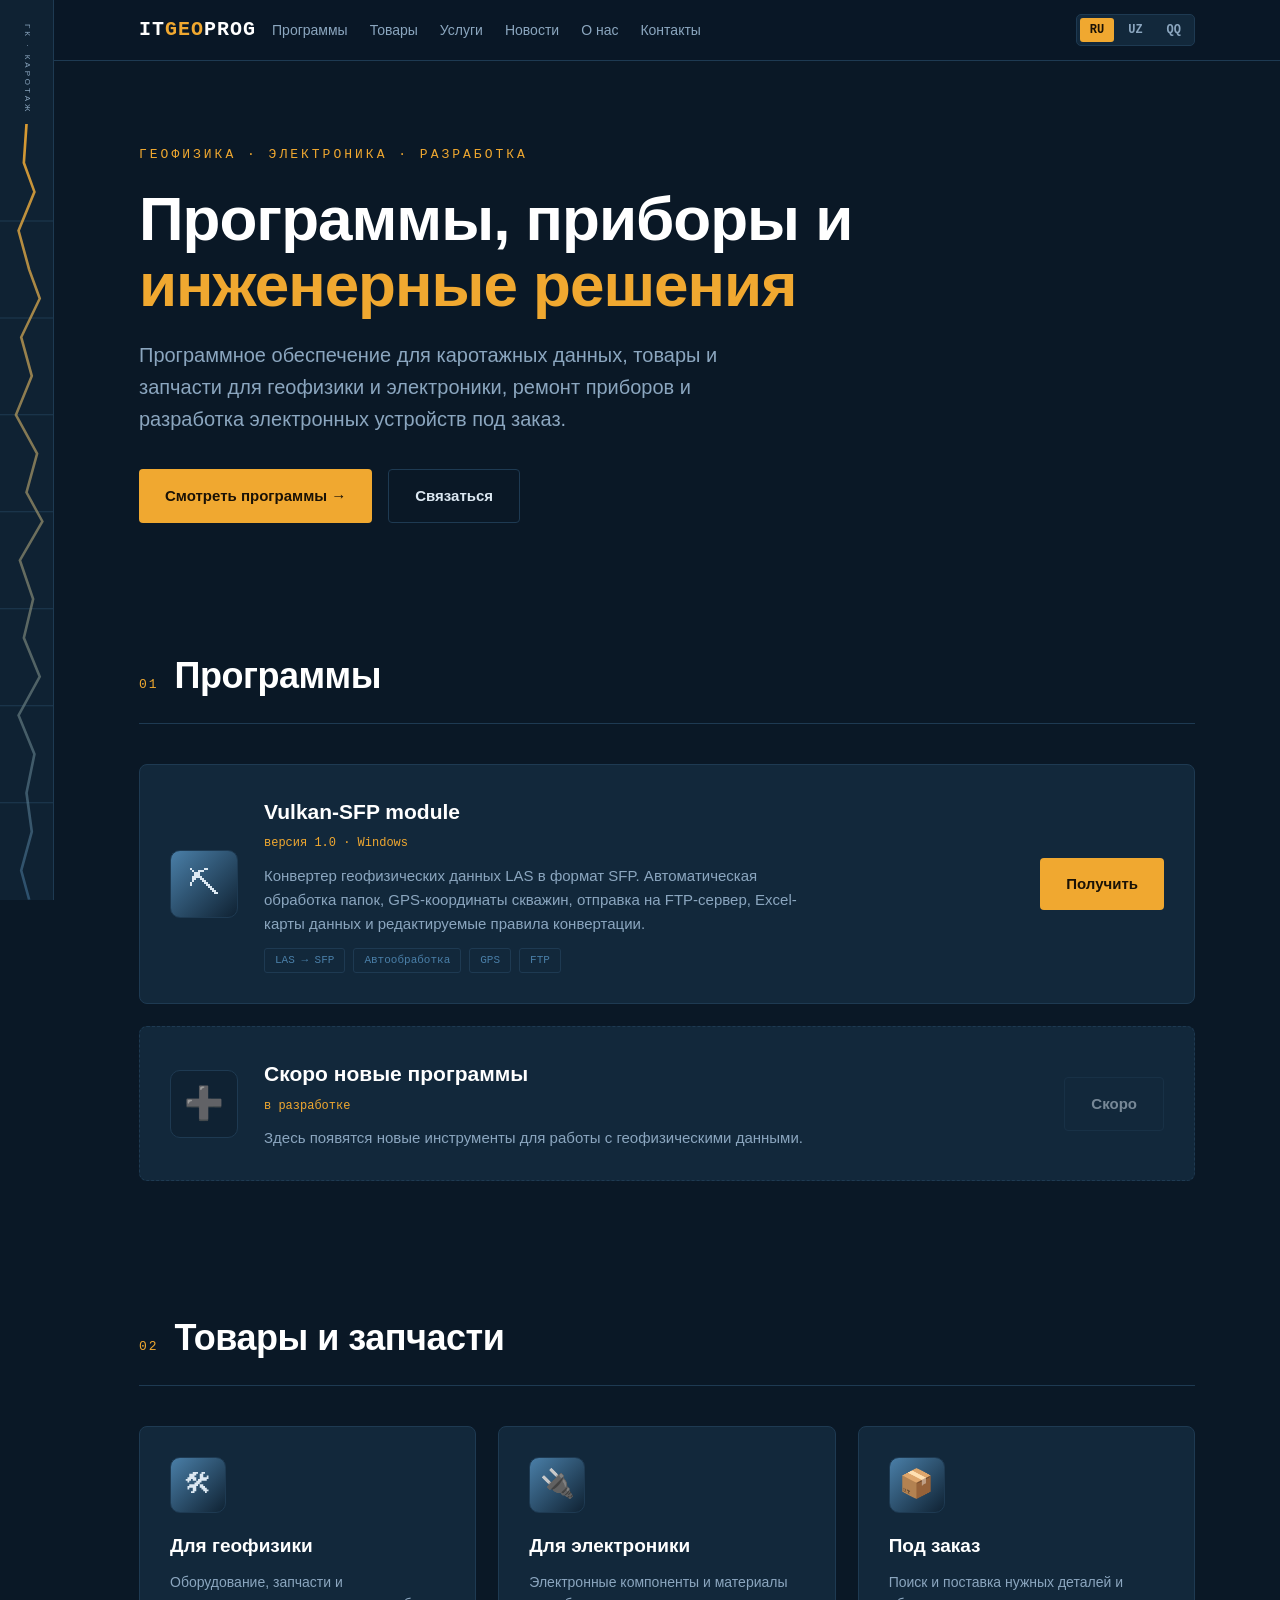
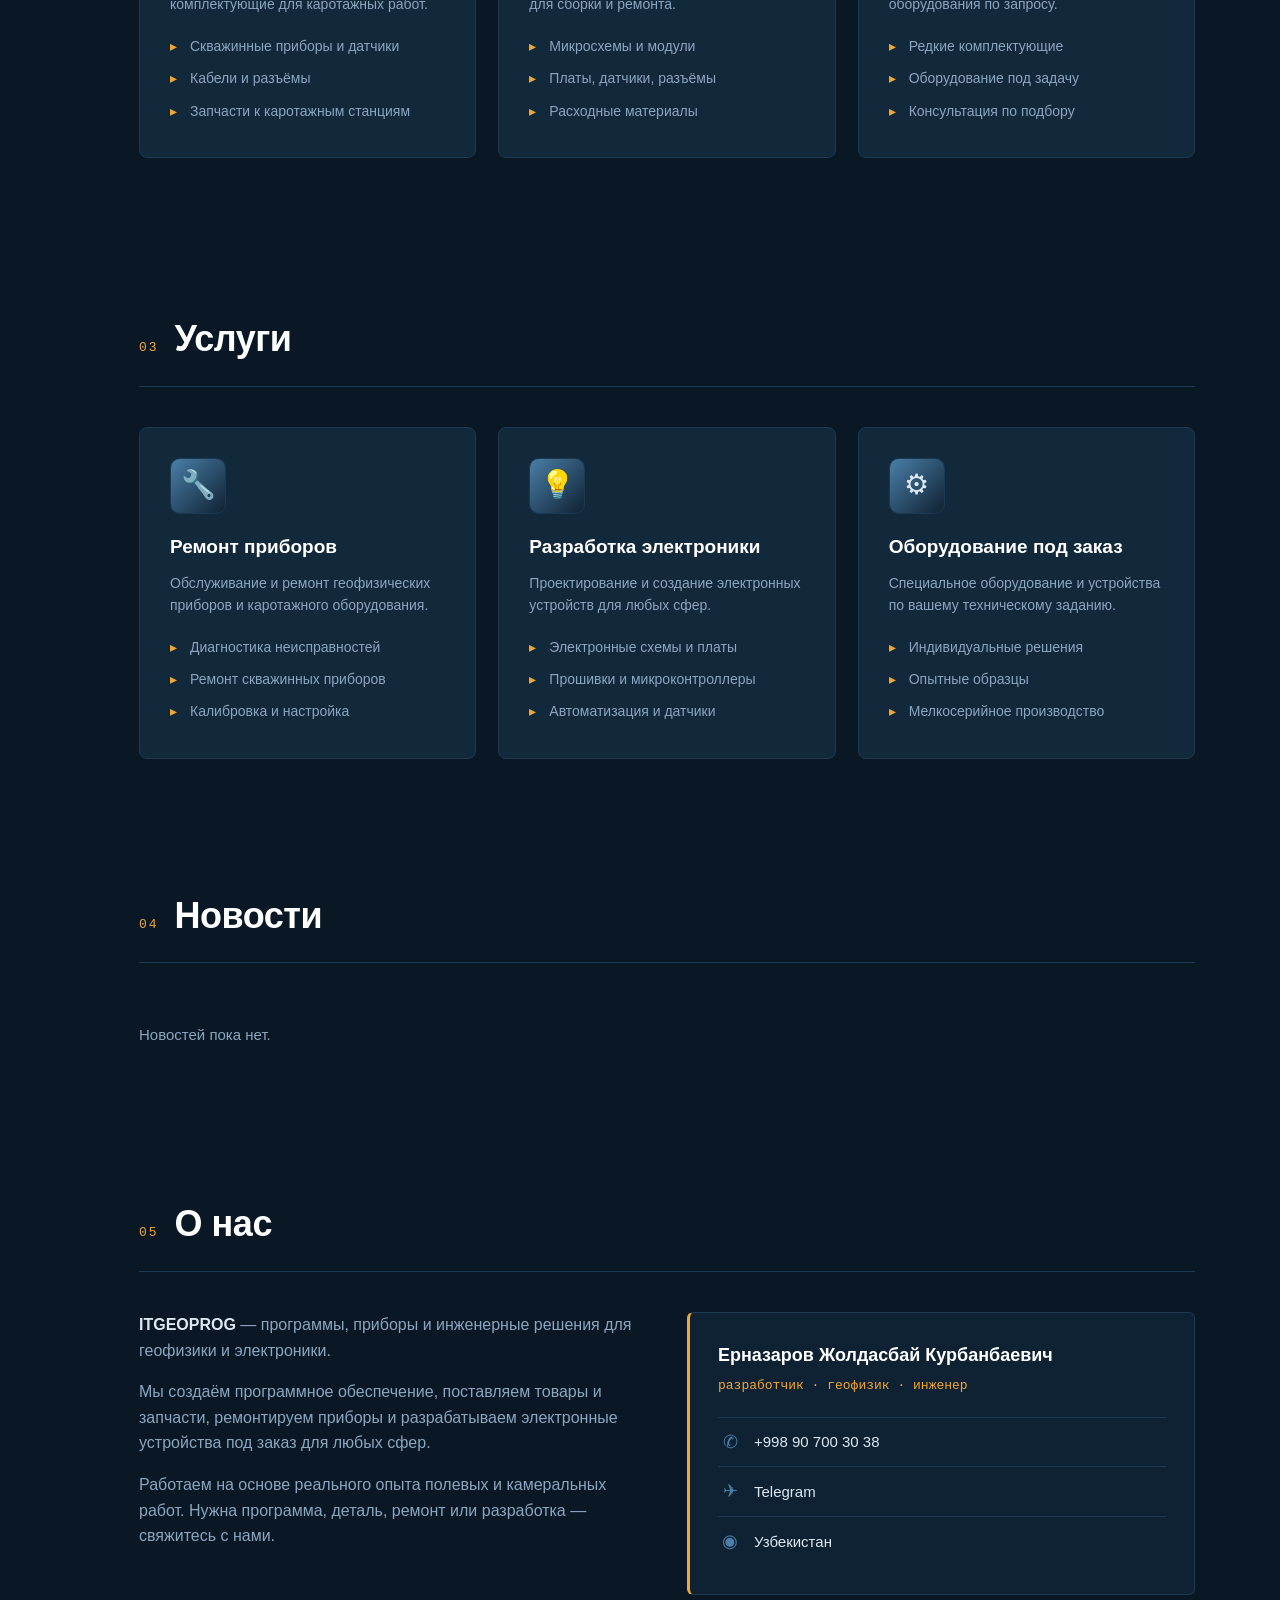
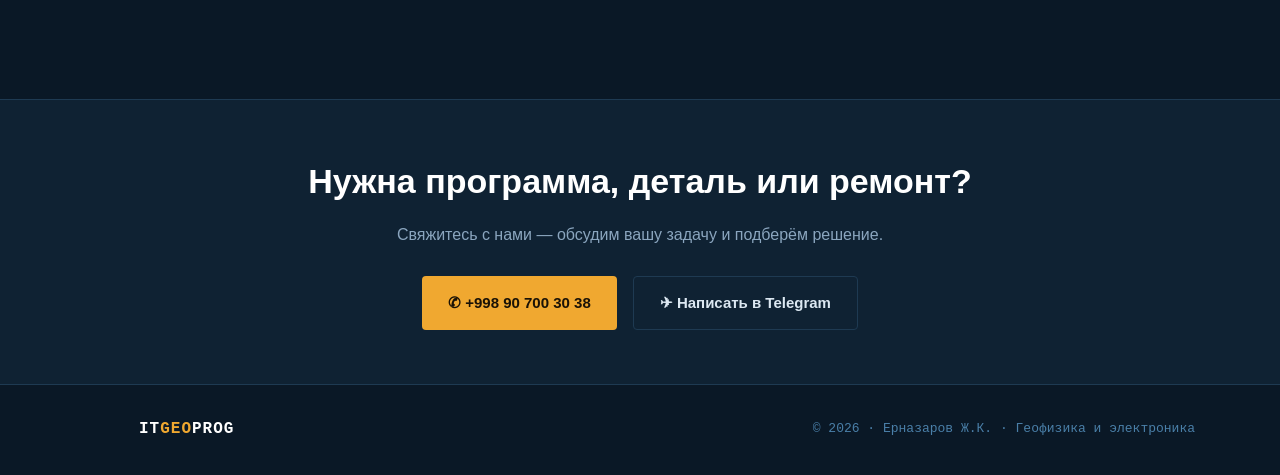
==== commit 02a4eea1: "Add files via upload" ====
--- a/index.html
+++ b/index.html
@@ -4,6 +4,8 @@
 <meta charset="UTF-8">
 <meta name="viewport" content="width=device-width, initial-scale=1.0">
 <title>ITGEOPROG</title>
+<!-- Виджет Netlify Identity — обрабатывает приглашения и вход в панель -->
+<script src="https://identity.netlify.com/v1/netlify-identity-widget.js"></script>
 <style>
   :root {
     --bg: #0a1826; --bg-panel: #0f2233; --bg-card: #12283b;
@@ -551,25 +553,58 @@
     btn.addEventListener('click', () => setLang(btn.getAttribute('data-lang')));
   });
   // ── Загрузка контента из админ-панели ──
-  // Читает JSON-файлы, которые генерирует CMS
+  // Панель сохраняет каждую запись отдельным .md файлом.
+  // Читаем список файлов через GitHub API, затем сами файлы.
+  const GH_USER = 'joldaskarakalpak-rgb';   // ваш логин GitHub
+  const GH_REPO = 'itgeoprog';              // название репозитория
+
+  async function ghList(folder) {
+    const url = `https://api.github.com/repos/${GH_USER}/${GH_REPO}/contents/${folder}`;
+    const r = await fetch(url);
+    if (!r.ok) return [];
+    const files = await r.json();
+    return Array.isArray(files)
+      ? files.filter(f => f.name.endsWith('.md')).map(f => f.download_url)
+      : [];
+  }
+
+  // Разбор Markdown с front matter (--- ключ: значение ---)
+  function parseMd(text) {
+    const m = text.match(/^---\s*\n([\s\S]*?)\n---\s*\n?([\s\S]*)$/);
+    if (!m) return { body: text };
+    const data = { body: (m[2] || '').trim() };
+    m[1].split('\n').forEach(line => {
+      const i = line.indexOf(':');
+      if (i < 0) return;
+      const key = line.slice(0, i).trim();
+      let val = line.slice(i + 1).trim();
+      val = val.replace(/^["']|["']$/g, '');
+      if (val === 'true') val = true;
+      else if (val === 'false') val = false;
+      data[key] = val;
+    });
+    return data;
+  }
+
+  async function loadFolder(folder) {
+    try {
+      const urls = await ghList(folder);
+      const items = await Promise.all(urls.map(async u => {
+        try {
+          const r = await fetch(u);
+          return r.ok ? parseMd(await r.text()) : null;
+        } catch (e) { return null; }
+      }));
+      return items.filter(Boolean);
+    } catch (e) { return []; }
+  }
+
   async function loadContent() {
-    // Новости
-    try {
-      const r = await fetch('/content/news.json');
-      if (r.ok) {
-        const items = await r.json();
-        renderNews(items.filter(n => n.published !== false));
-      }
-    } catch (e) { /* нет файла — показываем «новостей пока нет» */ }
-
-    // Товары
-    try {
-      const r = await fetch('/content/products.json');
-      if (r.ok) {
-        const items = await r.json();
-        renderProducts(items.filter(p => p.published !== false));
-      }
-    } catch (e) { /* пропускаем */ }
+    const news = await loadFolder('content/news');
+    renderNews(news.filter(n => n.published !== false));
+
+    const products = await loadFolder('content/products');
+    renderProducts(products.filter(p => p.published !== false));
   }
 
   function renderNews(items) {
@@ -636,5 +671,18 @@
   }, { threshold: 0.15 });
   document.querySelectorAll('.reveal').forEach(el => io.observe(el));
 </script>
+<script>
+  // Обработка приглашения в админ-панель:
+  // после задания пароля перенаправляем в /admin
+  if (window.netlifyIdentity) {
+    window.netlifyIdentity.on('init', user => {
+      if (!user) {
+        window.netlifyIdentity.on('login', () => {
+          document.location.href = '/admin/';
+        });
+      }
+    });
+  }
+</script>
 </body>
 </html>
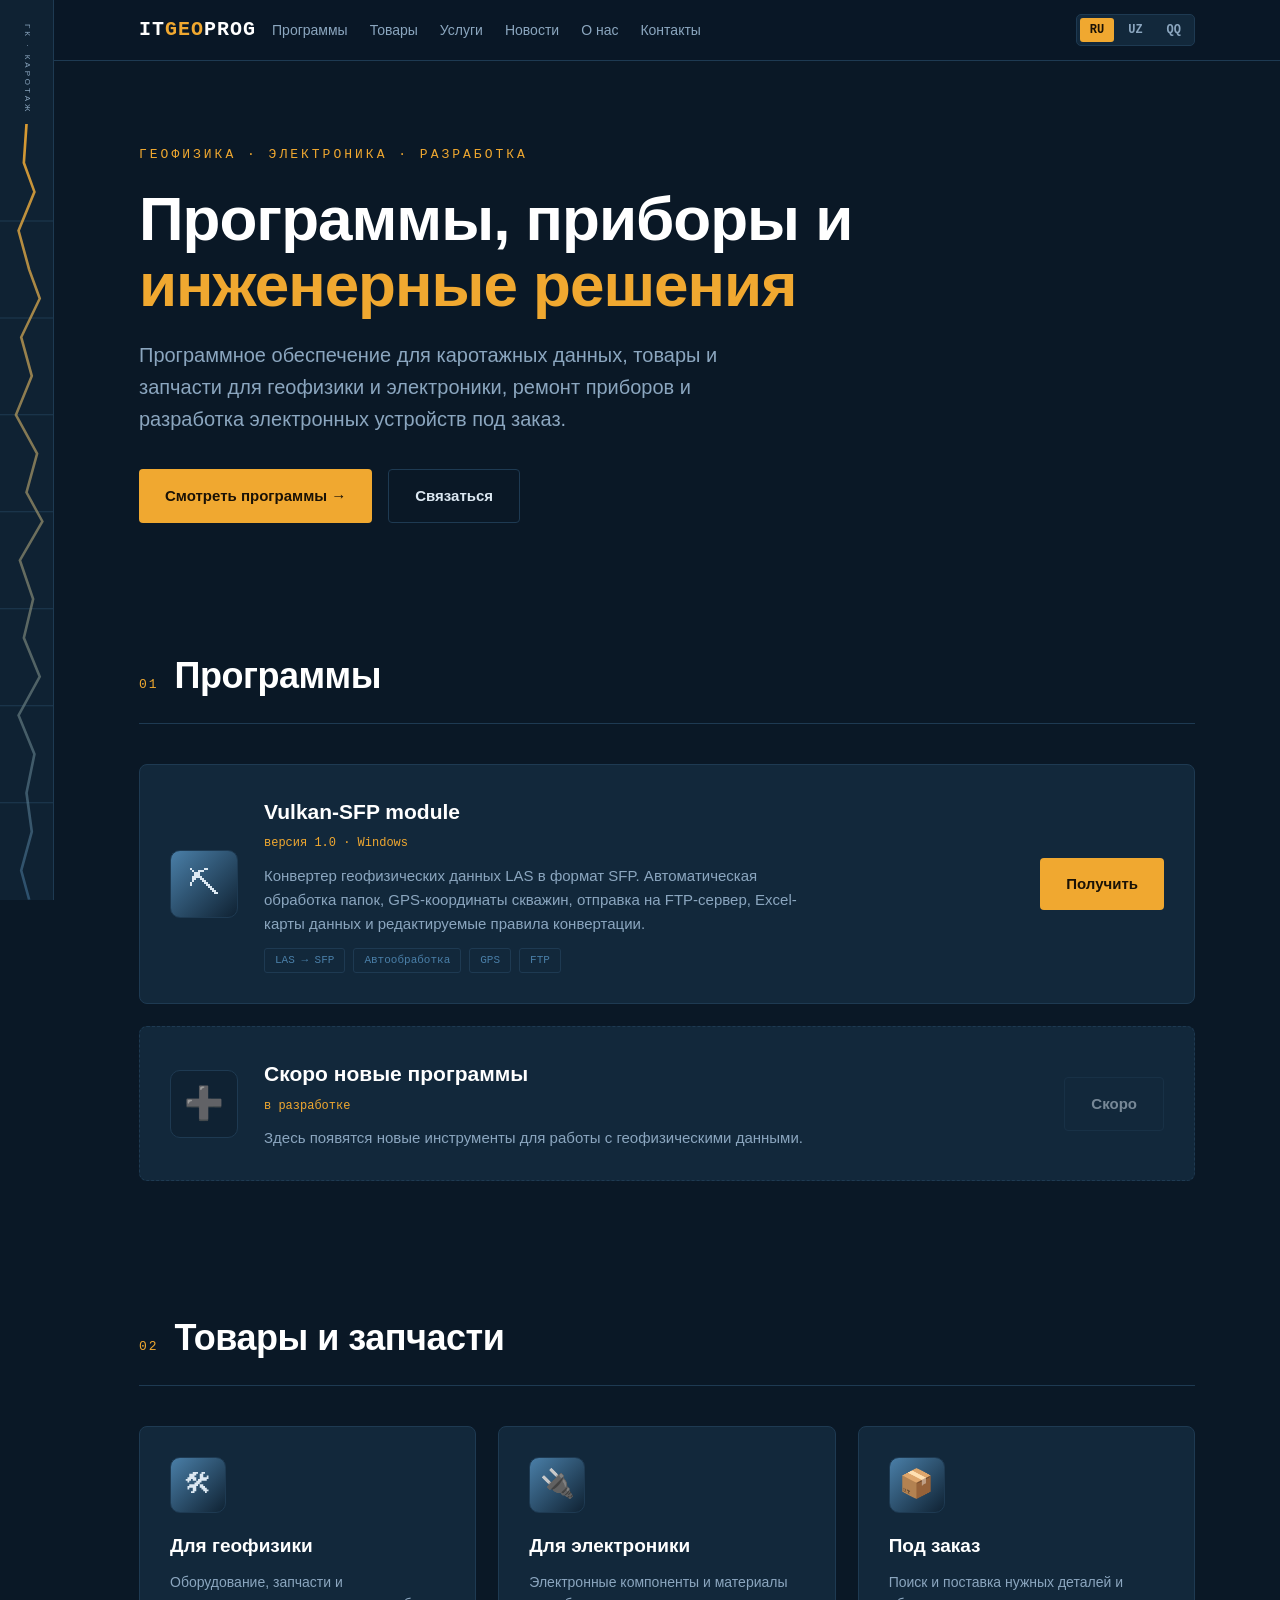
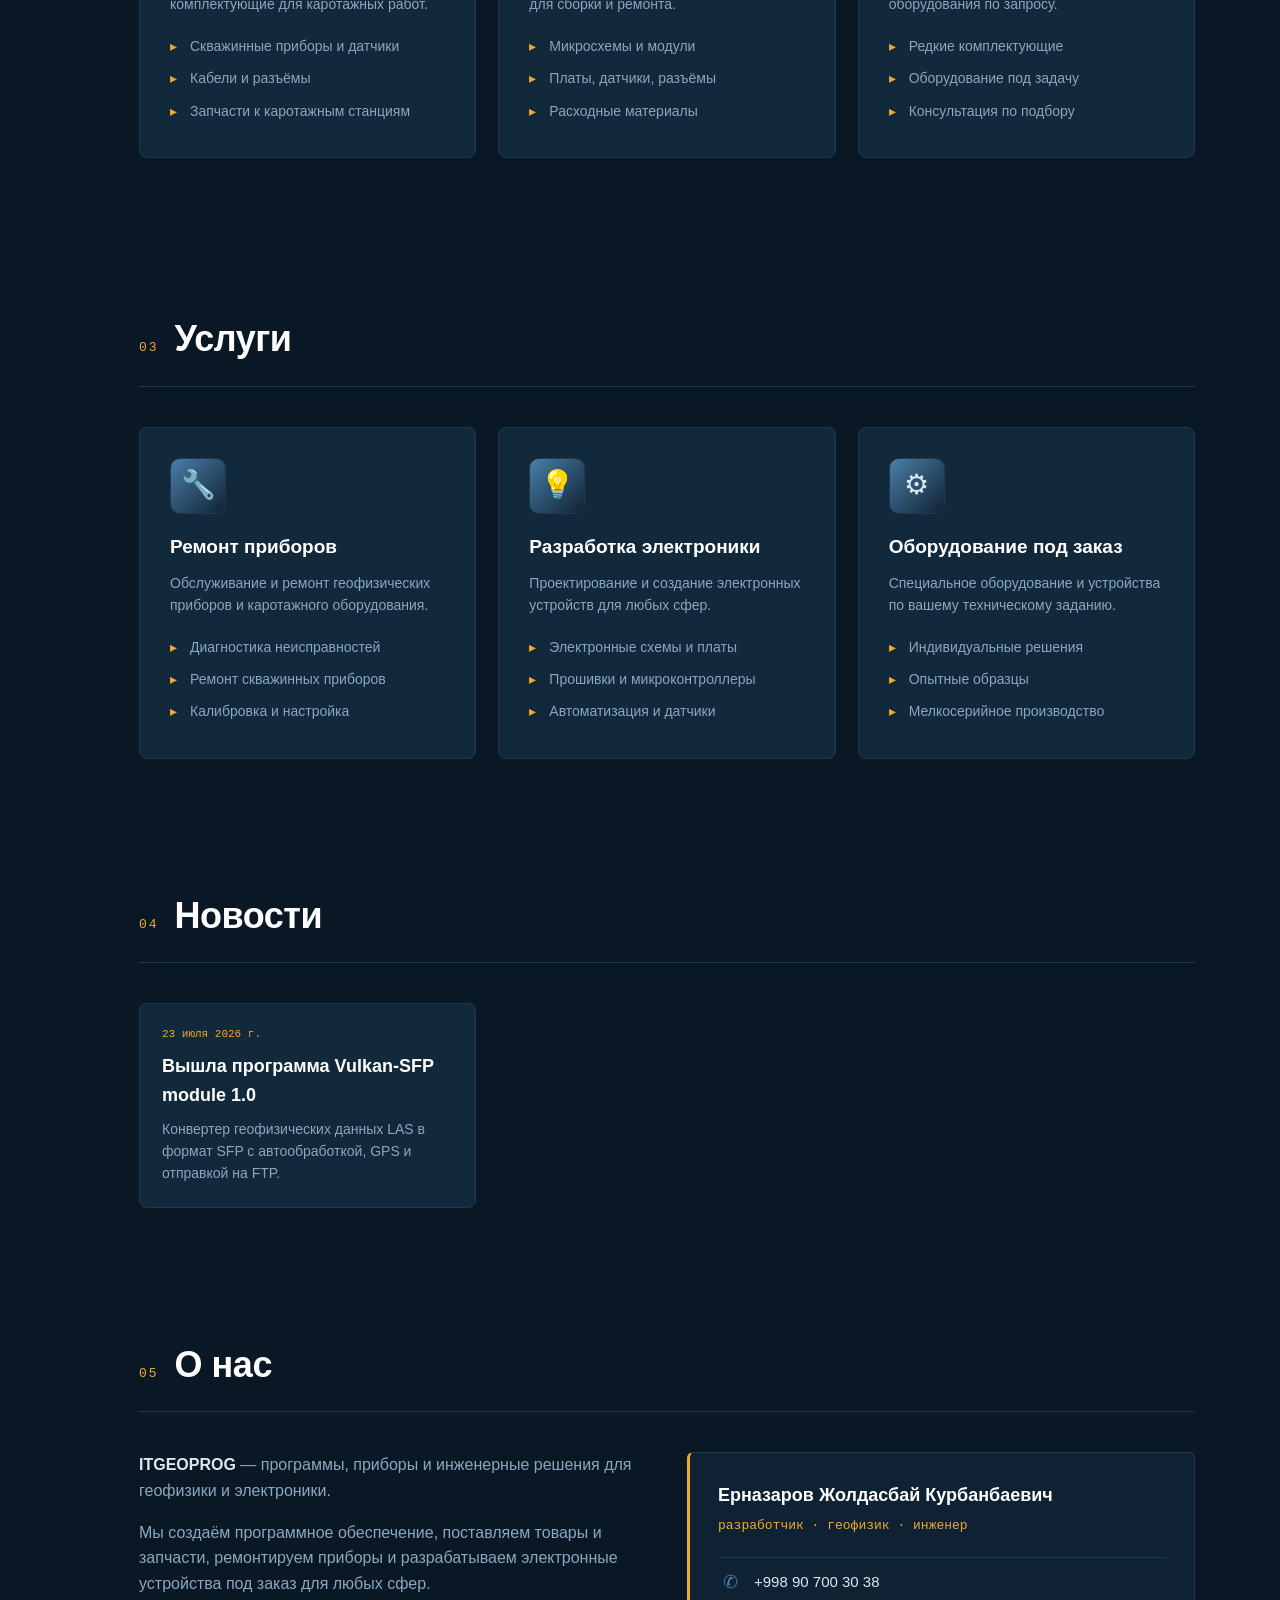
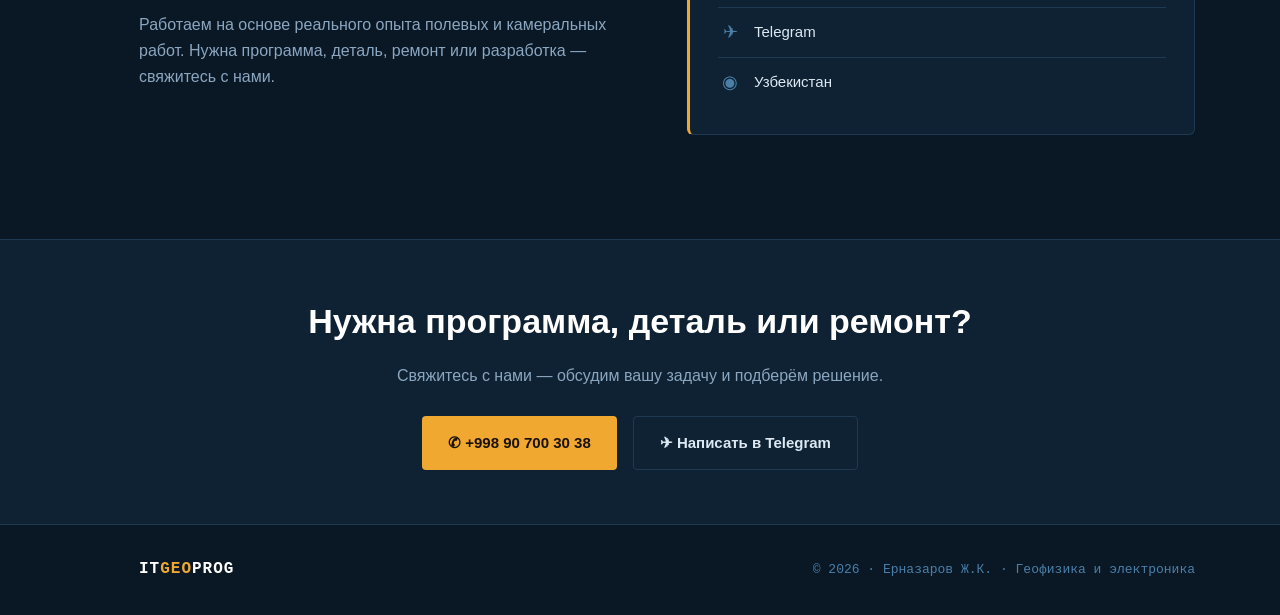
==== commit 487beb42: "Add files via upload" ====
--- a/index.html
+++ b/index.html
@@ -554,19 +554,8 @@
   });
   // ── Загрузка контента из админ-панели ──
   // Панель сохраняет каждую запись отдельным .md файлом.
-  // Читаем список файлов через GitHub API, затем сами файлы.
-  const GH_USER = 'joldaskarakalpak-rgb';   // ваш логин GitHub
-  const GH_REPO = 'itgeoprog';              // название репозитория
-
-  async function ghList(folder) {
-    const url = `https://api.github.com/repos/${GH_USER}/${GH_REPO}/contents/${folder}`;
-    const r = await fetch(url);
-    if (!r.ok) return [];
-    const files = await r.json();
-    return Array.isArray(files)
-      ? files.filter(f => f.name.endsWith('.md')).map(f => f.download_url)
-      : [];
-  }
+  // Список файлов берём из локального индекса (без GitHub API,
+  // чтобы не упираться в лимиты запросов).
 
   // Разбор Markdown с front matter (--- ключ: значение ---)
   function parseMd(text) {
@@ -586,13 +575,18 @@
     return data;
   }
 
-  async function loadFolder(folder) {
+  async function loadFolder(folder, indexFile) {
     try {
-      const urls = await ghList(folder);
-      const items = await Promise.all(urls.map(async u => {
+      // Читаем список файлов из индекса
+      const r = await fetch('/' + indexFile + '?v=' + Date.now());
+      if (!r.ok) return [];
+      const names = await r.json();
+      if (!Array.isArray(names)) return [];
+
+      const items = await Promise.all(names.map(async name => {
         try {
-          const r = await fetch(u);
-          return r.ok ? parseMd(await r.text()) : null;
+          const res = await fetch(`/${folder}/${name}?v=` + Date.now());
+          return res.ok ? parseMd(await res.text()) : null;
         } catch (e) { return null; }
       }));
       return items.filter(Boolean);
@@ -600,10 +594,10 @@
   }
 
   async function loadContent() {
-    const news = await loadFolder('content/news');
+    const news = await loadFolder('content/news', 'content/news-index.json');
     renderNews(news.filter(n => n.published !== false));
 
-    const products = await loadFolder('content/products');
+    const products = await loadFolder('content/products', 'content/products-index.json');
     renderProducts(products.filter(p => p.published !== false));
   }
 
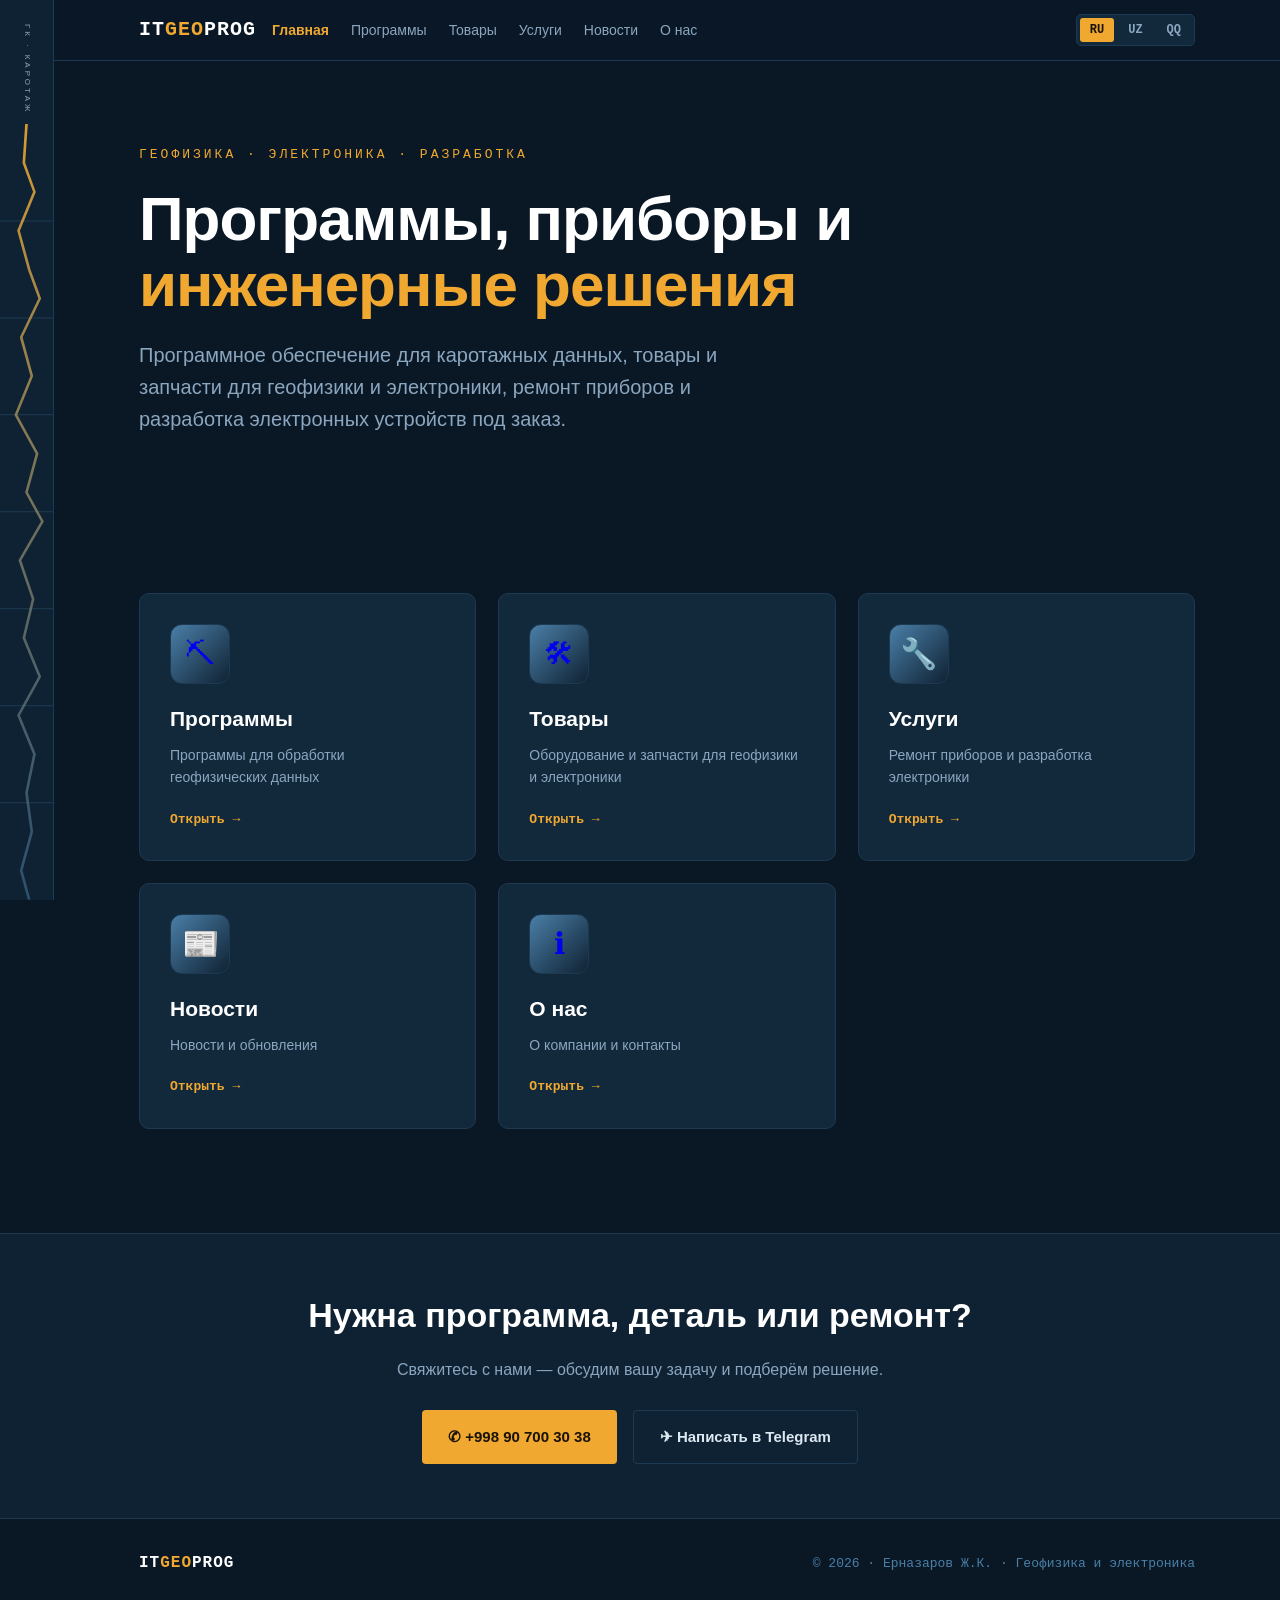
==== commit f7ea64ed: "Add files via upload" ====
--- a/index.html
+++ b/index.html
@@ -3,175 +3,9 @@
 <head>
 <meta charset="UTF-8">
 <meta name="viewport" content="width=device-width, initial-scale=1.0">
-<title>ITGEOPROG</title>
-<!-- Виджет Netlify Identity — обрабатывает приглашения и вход в панель -->
+<title>ITGEOPROG — Геофизика и электроника</title>
 <script src="https://identity.netlify.com/v1/netlify-identity-widget.js"></script>
-<style>
-  :root {
-    --bg: #0a1826; --bg-panel: #0f2233; --bg-card: #12283b;
-    --line: #1e3a52; --steel: #4a7fa8; --amber: #f0a830;
-    --amber-dim: #c88a20; --text: #dce8f2; --text-dim: #8ba6bf; --white: #ffffff;
-  }
-  * { margin: 0; padding: 0; box-sizing: border-box; }
-  html { scroll-behavior: smooth; }
-  body { background: var(--bg); color: var(--text);
-    font-family: -apple-system, "Segoe UI", Roboto, sans-serif;
-    line-height: 1.6; overflow-x: hidden; }
-  .mono { font-family: "Consolas", "SF Mono", "Courier New", monospace; }
-
-  .log-strip { position: fixed; top: 0; left: 0; width: 54px; height: 100vh;
-    border-right: 1px solid var(--line); background: var(--bg-panel);
-    z-index: 50; display: flex; flex-direction: column; align-items: center; padding-top: 14px; }
-  .log-strip svg { flex: 1; width: 100%; }
-  .log-strip .depth-label { font-size: 8px; color: var(--text-dim);
-    writing-mode: vertical-rl; letter-spacing: 3px; padding: 10px 0; text-transform: uppercase; }
-  .wrap { margin-left: 54px; }
-  @media (max-width: 720px) { .log-strip { width: 32px; } .wrap { margin-left: 32px; } }
-
-  header { position: sticky; top: 0; background: rgba(10, 24, 38, 0.92);
-    backdrop-filter: blur(10px); border-bottom: 1px solid var(--line); z-index: 40; }
-  nav { max-width: 1120px; margin: 0 auto; padding: 14px 32px;
-    display: flex; align-items: center; justify-content: space-between; gap: 16px; }
-  .logo { font-family: "Consolas", monospace; font-size: 20px; font-weight: 700;
-    letter-spacing: 1px; color: var(--white); white-space: nowrap; }
-  .logo span { color: var(--amber); }
-  .nav-links { display: flex; gap: 22px; flex: 1; }
-  .nav-links a { color: var(--text-dim); text-decoration: none;
-    font-size: 14px; transition: color .2s; white-space: nowrap; }
-  .nav-links a:hover { color: var(--amber); }
-  @media (max-width: 900px) { .nav-links { display: none; } }
-
-  .lang-switch { display: flex; gap: 4px; background: var(--bg-card);
-    border: 1px solid var(--line); border-radius: 5px; padding: 3px; }
-  .lang-switch button { background: transparent; border: none; cursor: pointer;
-    color: var(--text-dim); font-size: 12px; font-weight: 600;
-    padding: 5px 10px; border-radius: 3px; transition: all .2s; font-family: "Consolas", monospace; }
-  .lang-switch button.active { background: var(--amber); color: #1a1206; }
-  .lang-switch button:hover:not(.active) { color: var(--amber); }
-
-  .hero { max-width: 1120px; margin: 0 auto; padding: 84px 32px 60px; }
-  .eyebrow { font-family: "Consolas", monospace; font-size: 13px; letter-spacing: 3px;
-    color: var(--amber); text-transform: uppercase; margin-bottom: 20px; }
-  .hero h1 { font-size: clamp(36px, 5.5vw, 62px); line-height: 1.06; font-weight: 800;
-    color: var(--white); letter-spacing: -1px; margin-bottom: 22px; }
-  .hero h1 .accent { color: var(--amber); }
-  .hero p.lead { font-size: clamp(16px, 2.2vw, 20px); color: var(--text-dim);
-    max-width: 640px; margin-bottom: 34px; }
-  .hero-actions { display: flex; gap: 16px; flex-wrap: wrap; }
-  .btn { display: inline-flex; align-items: center; gap: 8px; padding: 14px 26px;
-    border-radius: 4px; font-size: 15px; font-weight: 600; text-decoration: none;
-    transition: all .2s; cursor: pointer; border: none; }
-  .btn-primary { background: var(--amber); color: #1a1206; }
-  .btn-primary:hover { background: var(--amber-dim); transform: translateY(-2px); }
-  .btn-ghost { background: transparent; color: var(--text); border: 1px solid var(--line); }
-  .btn-ghost:hover { border-color: var(--amber); color: var(--amber); }
-
-  section { max-width: 1120px; margin: 0 auto; padding: 64px 32px; }
-  .section-head { display: flex; align-items: baseline; gap: 16px; margin-bottom: 40px;
-    border-bottom: 1px solid var(--line); padding-bottom: 18px; }
-  .section-head .idx { font-family: "Consolas", monospace; font-size: 13px;
-    color: var(--amber); letter-spacing: 2px; }
-  .section-head h2 { font-size: clamp(24px, 4vw, 36px); color: var(--white);
-    font-weight: 700; letter-spacing: -0.5px; }
-
-  .programs { display: grid; grid-template-columns: 1fr; gap: 22px; }
-  .prog-card { background: var(--bg-card); border: 1px solid var(--line);
-    border-radius: 8px; padding: 30px; display: grid;
-    grid-template-columns: auto 1fr auto; gap: 26px; align-items: center;
-    transition: border-color .25s, transform .25s; }
-  .prog-card:hover { border-color: var(--steel); transform: translateY(-3px); }
-  .prog-icon { width: 68px; height: 68px; border-radius: 10px;
-    background: linear-gradient(135deg, var(--steel), var(--bg-panel));
-    display: flex; align-items: center; justify-content: center;
-    font-size: 32px; border: 1px solid var(--line); }
-  .prog-info h3 { font-size: 21px; color: var(--white); margin-bottom: 6px; font-weight: 700; }
-  .prog-info .ver { font-family: "Consolas", monospace; font-size: 12px; color: var(--amber); margin-bottom: 10px; }
-  .prog-info p { color: var(--text-dim); font-size: 15px; max-width: 540px; }
-  .prog-tags { display: flex; gap: 8px; margin-top: 12px; flex-wrap: wrap; }
-  .tag { font-family: "Consolas", monospace; font-size: 11px; color: var(--steel);
-    border: 1px solid var(--line); padding: 3px 10px; border-radius: 3px; }
-  .prog-action { display: flex; flex-direction: column; gap: 10px; }
-  @media (max-width: 760px) { .prog-card { grid-template-columns: 1fr; } .prog-action { flex-direction: row; } }
-  .prog-card.soon { opacity: 0.6; border-style: dashed; }
-  .prog-card.soon .prog-icon { background: var(--bg-panel); }
-
-  .grid-3 { display: grid; grid-template-columns: repeat(3, 1fr); gap: 22px; }
-  @media (max-width: 860px) { .grid-3 { grid-template-columns: 1fr; } }
-  .svc-card { background: var(--bg-card); border: 1px solid var(--line);
-    border-radius: 8px; padding: 30px; transition: border-color .25s, transform .25s; }
-  .svc-card:hover { border-color: var(--steel); transform: translateY(-3px); }
-  .svc-card .svc-icon { width: 56px; height: 56px; border-radius: 10px;
-    background: linear-gradient(135deg, var(--steel), var(--bg-panel));
-    display: flex; align-items: center; justify-content: center;
-    font-size: 28px; margin-bottom: 18px; border: 1px solid var(--line); }
-  .svc-card h3 { font-size: 19px; color: var(--white); margin-bottom: 10px; font-weight: 700; }
-  .svc-card p { color: var(--text-dim); font-size: 14px; }
-  .svc-card ul { list-style: none; margin-top: 14px; }
-  .svc-card ul li { color: var(--text-dim); font-size: 14px; padding: 5px 0 5px 20px; position: relative; }
-  .svc-card ul li::before { content: "\25B8"; color: var(--amber); position: absolute; left: 0; }
-
-  .about-grid { display: grid; grid-template-columns: 1fr 1fr; gap: 40px; align-items: start; }
-  @media (max-width: 760px) { .about-grid { grid-template-columns: 1fr; } }
-  .about-text p { color: var(--text-dim); margin-bottom: 16px; }
-  .about-text strong { color: var(--text); }
-  .dev-card { background: var(--bg-panel); border: 1px solid var(--line);
-    border-left: 3px solid var(--amber); border-radius: 6px; padding: 28px; }
-  .dev-card .dev-name { font-size: 18px; color: var(--white); font-weight: 700; margin-bottom: 6px; }
-  .dev-card .dev-role { font-size: 13px; color: var(--amber); font-family: "Consolas", monospace; margin-bottom: 20px; }
-  .dev-row { display: flex; align-items: center; gap: 12px; padding: 10px 0;
-    border-top: 1px solid var(--line); font-size: 15px; }
-  .dev-row .ico { color: var(--steel); font-size: 18px; width: 24px; text-align: center; }
-  .dev-row a { color: var(--text); text-decoration: none; }
-  .dev-row a:hover { color: var(--amber); }
-
-  .contact-band { background: var(--bg-panel); border-top: 1px solid var(--line);
-    border-bottom: 1px solid var(--line); margin-top: 40px; }
-  .contact-inner { max-width: 1120px; margin: 0 auto; padding: 54px 32px; text-align: center; }
-  .contact-inner h2 { font-size: clamp(24px, 4vw, 34px); color: var(--white); margin-bottom: 14px; }
-  .contact-inner p { color: var(--text-dim); margin-bottom: 28px; }
-  .contact-btns { display: flex; gap: 16px; justify-content: center; flex-wrap: wrap; }
-
-  footer { max-width: 1120px; margin: 0 auto; padding: 32px; display: flex;
-    justify-content: space-between; align-items: center; flex-wrap: wrap; gap: 12px;
-    color: var(--text-dim); font-size: 13px; }
-  footer .mono { color: var(--steel); }
-
-  /* ── Новости ── */
-  .news-grid { display: grid; grid-template-columns: repeat(auto-fill, minmax(320px, 1fr)); gap: 22px; }
-  .news-card { background: var(--bg-card); border: 1px solid var(--line);
-    border-radius: 8px; overflow: hidden; transition: border-color .25s, transform .25s;
-    display: flex; flex-direction: column; }
-  .news-card:hover { border-color: var(--steel); transform: translateY(-3px); }
-  .news-card img { width: 100%; height: 180px; object-fit: cover; display: block;
-    border-bottom: 1px solid var(--line); }
-  .news-body { padding: 22px; flex: 1; display: flex; flex-direction: column; }
-  .news-date { font-family: "Consolas", monospace; font-size: 11px;
-    color: var(--amber); margin-bottom: 8px; }
-  .news-card h3 { font-size: 18px; color: var(--white); margin-bottom: 8px; font-weight: 700; }
-  .news-card p { color: var(--text-dim); font-size: 14px; flex: 1; }
-  .news-empty { color: var(--text-dim); font-size: 15px; padding: 20px 0; }
-
-  /* ── Карточки товаров с фото ── */
-  .prod-grid { display: grid; grid-template-columns: repeat(auto-fill, minmax(280px, 1fr)); gap: 20px; margin-top: 24px; }
-  .prod-card { background: var(--bg-card); border: 1px solid var(--line);
-    border-radius: 8px; overflow: hidden; transition: border-color .25s, transform .25s; }
-  .prod-card:hover { border-color: var(--steel); transform: translateY(-3px); }
-  .prod-card img { width: 100%; height: 190px; object-fit: cover; display: block;
-    background: var(--bg-panel); border-bottom: 1px solid var(--line); }
-  .prod-body { padding: 18px; }
-  .prod-body h4 { font-size: 16px; color: var(--white); margin-bottom: 6px; font-weight: 700; }
-  .prod-body p { color: var(--text-dim); font-size: 13px; margin-bottom: 10px; }
-  .prod-price { font-family: "Consolas", monospace; font-size: 14px;
-    color: var(--amber); font-weight: 700; }
-  .prod-stock { font-size: 11px; color: #88cc88; margin-left: 8px; }
-  .prod-stock.out { color: #d88; }
-
-  .reveal { opacity: 0; transform: translateY(24px); transition: opacity .6s, transform .6s; }
-  .reveal.show { opacity: 1; transform: none; }
-  @media (prefers-reduced-motion: reduce) {
-    .reveal { opacity: 1; transform: none; transition: none; } html { scroll-behavior: auto; }
-  }
-</style>
+<link rel="stylesheet" href="/assets/style.css">
 </head>
 <body>
 
@@ -198,17 +32,17 @@
 <div class="wrap">
   <header>
     <nav>
-      <div class="logo">IT<span>GEO</span>PROG</div>
+      <a href="/index.html" class="logo">IT<span>GEO</span>PROG</a>
       <div class="nav-links">
-        <a href="#programs" data-i18n="nav_programs">Программы</a>
-        <a href="#goods" data-i18n="nav_goods">Товары</a>
-        <a href="#services" data-i18n="nav_services">Услуги</a>
-        <a href="#news" data-i18n="nav_news">Новости</a>
-        <a href="#about" data-i18n="nav_about">О нас</a>
-        <a href="#contact" data-i18n="nav_contact">Контакты</a>
+        <a href="/index.html" class='active' data-i18n="nav_home">Главная</a>
+        <a href="/programs.html" data-i18n="nav_programs">Программы</a>
+        <a href="/goods.html" data-i18n="nav_goods">Товары</a>
+        <a href="/services.html" data-i18n="nav_services">Услуги</a>
+        <a href="/news.html" data-i18n="nav_news">Новости</a>
+        <a href="/about.html" data-i18n="nav_about">О нас</a>
       </div>
       <div class="lang-switch">
-        <button data-lang="ru" class="active">RU</button>
+        <button data-lang="ru">RU</button>
         <button data-lang="uz">UZ</button>
         <button data-lang="kaa">QQ</button>
       </div>
@@ -218,141 +52,41 @@
   <div class="hero">
     <div class="eyebrow" data-i18n="hero_eyebrow">Геофизика · Электроника · Разработка</div>
     <h1 data-i18n="hero_title">Программы, приборы и <span class="accent">инженерные решения</span></h1>
-    <p class="lead" data-i18n="hero_lead">Программное обеспечение для каротажных данных, товары и запчасти для геофизики и электроники, ремонт приборов и разработка электронных устройств под заказ.</p>
-    <div class="hero-actions">
-      <a href="#programs" class="btn btn-primary" data-i18n="hero_btn1">Смотреть программы →</a>
-      <a href="#contact" class="btn btn-ghost" data-i18n="hero_btn2">Связаться</a>
-    </div>
+    <p class="lead" data-i18n="home_lead">Программное обеспечение для каротажных данных, товары и запчасти для геофизики и электроники, ремонт приборов и разработка электронных устройств под заказ.</p>
   </div>
 
-  <section id="programs">
-    <div class="section-head"><span class="idx">01</span><h2 data-i18n="sec_programs">Программы</h2></div>
-    <div class="programs">
-      <div class="prog-card reveal">
-        <div class="prog-icon">⛏</div>
-        <div class="prog-info">
-          <h3>Vulkan-SFP module</h3>
-          <div class="ver mono" data-i18n="prog_vulkan_ver">версия 1.0 · Windows</div>
-          <p data-i18n="prog_vulkan_desc">Конвертер геофизических данных LAS в формат SFP. Автоматическая обработка папок, GPS-координаты скважин, отправка на FTP-сервер, Excel-карты данных и редактируемые правила конвертации.</p>
-          <div class="prog-tags">
-            <span class="tag">LAS → SFP</span>
-            <span class="tag" data-i18n="tag_auto">Автообработка</span>
-            <span class="tag">GPS</span><span class="tag">FTP</span>
-          </div>
-        </div>
-        <div class="prog-action">
-          <a href="#contact" class="btn btn-primary" data-i18n="btn_get">Получить</a>
-        </div>
-      </div>
-      <div class="prog-card soon reveal">
-        <div class="prog-icon">➕</div>
-        <div class="prog-info">
-          <h3 data-i18n="prog_soon_title">Скоро новые программы</h3>
-          <div class="ver mono" data-i18n="prog_soon_ver">в разработке</div>
-          <p data-i18n="prog_soon_desc">Здесь появятся новые инструменты для работы с геофизическими данными.</p>
-        </div>
-        <div class="prog-action">
-          <span class="btn btn-ghost" style="cursor:default;opacity:.5" data-i18n="btn_soon">Скоро</span>
-        </div>
-      </div>
-    </div>
-  </section>
-
-  <section id="goods">
-    <div class="section-head"><span class="idx">02</span><h2 data-i18n="sec_goods">Товары и запчасти</h2></div>
-    <div class="grid-3">
-      <div class="svc-card reveal">
-        <div class="svc-icon">🛠</div>
-        <h3 data-i18n="goods_geo_title">Для геофизики</h3>
-        <p data-i18n="goods_geo_desc">Оборудование, запчасти и комплектующие для каротажных работ.</p>
-        <ul>
-          <li data-i18n="goods_geo_1">Скважинные приборы и датчики</li>
-          <li data-i18n="goods_geo_2">Кабели и разъёмы</li>
-          <li data-i18n="goods_geo_3">Запчасти к каротажным станциям</li>
-        </ul>
-      </div>
-      <div class="svc-card reveal">
-        <div class="svc-icon">🔌</div>
-        <h3 data-i18n="goods_el_title">Для электроники</h3>
-        <p data-i18n="goods_el_desc">Электронные компоненты и материалы для сборки и ремонта.</p>
-        <ul>
-          <li data-i18n="goods_el_1">Микросхемы и модули</li>
-          <li data-i18n="goods_el_2">Платы, датчики, разъёмы</li>
-          <li data-i18n="goods_el_3">Расходные материалы</li>
-        </ul>
-      </div>
-      <div class="svc-card reveal">
-        <div class="svc-icon">📦</div>
-        <h3 data-i18n="goods_order_title">Под заказ</h3>
-        <p data-i18n="goods_order_desc">Поиск и поставка нужных деталей и оборудования по запросу.</p>
-        <ul>
-          <li data-i18n="goods_order_1">Редкие комплектующие</li>
-          <li data-i18n="goods_order_2">Оборудование под задачу</li>
-          <li data-i18n="goods_order_3">Консультация по подбору</li>
-        </ul>
-      </div>
-    </div>
-  </section>
-
-  <section id="services">
-    <div class="section-head"><span class="idx">03</span><h2 data-i18n="sec_services">Услуги</h2></div>
-    <div class="grid-3">
-      <div class="svc-card reveal">
-        <div class="svc-icon">🔧</div>
-        <h3 data-i18n="svc_repair_title">Ремонт приборов</h3>
-        <p data-i18n="svc_repair_desc">Обслуживание и ремонт геофизических приборов и каротажного оборудования.</p>
-        <ul>
-          <li data-i18n="svc_repair_1">Диагностика неисправностей</li>
-          <li data-i18n="svc_repair_2">Ремонт скважинных приборов</li>
-          <li data-i18n="svc_repair_3">Калибровка и настройка</li>
-        </ul>
-      </div>
-      <div class="svc-card reveal">
-        <div class="svc-icon">💡</div>
-        <h3 data-i18n="svc_dev_title">Разработка электроники</h3>
-        <p data-i18n="svc_dev_desc">Проектирование и создание электронных устройств для любых сфер.</p>
-        <ul>
-          <li data-i18n="svc_dev_1">Электронные схемы и платы</li>
-          <li data-i18n="svc_dev_2">Прошивки и микроконтроллеры</li>
-          <li data-i18n="svc_dev_3">Автоматизация и датчики</li>
-        </ul>
-      </div>
-      <div class="svc-card reveal">
-        <div class="svc-icon">⚙</div>
-        <h3 data-i18n="svc_custom_title">Оборудование под заказ</h3>
-        <p data-i18n="svc_custom_desc">Специальное оборудование и устройства по вашему техническому заданию.</p>
-        <ul>
-          <li data-i18n="svc_custom_1">Индивидуальные решения</li>
-          <li data-i18n="svc_custom_2">Опытные образцы</li>
-          <li data-i18n="svc_custom_3">Мелкосерийное производство</li>
-        </ul>
-      </div>
-    </div>
-  </section>
-
-  <!-- НОВОСТИ (загружаются из админ-панели) -->
-  <section id="news">
-    <div class="section-head"><span class="idx">04</span><h2 data-i18n="sec_news">Новости</h2></div>
-    <div id="news-list" class="news-grid">
-      <div class="news-empty" data-i18n="news_empty">Новостей пока нет.</div>
-    </div>
-  </section>
-
-  <section id="about">
-    <div class="section-head"><span class="idx">05</span><h2 data-i18n="sec_about">О нас</h2></div>
-    <div class="about-grid">
-      <div class="about-text">
-        <p data-i18n="about_p1"><strong>ITGEOPROG</strong> — программы, приборы и инженерные решения для геофизики и электроники.</p>
-        <p data-i18n="about_p2">Мы создаём программное обеспечение, поставляем товары и запчасти, ремонтируем приборы и разрабатываем электронные устройства под заказ для любых сфер.</p>
-        <p data-i18n="about_p3">Работаем на основе реального опыта полевых и камеральных работ. Нужна программа, деталь, ремонт или разработка — свяжитесь с нами.</p>
-      </div>
-      <div class="dev-card">
-        <div class="dev-name">Ерназаров Жолдасбай Курбанбаевич</div>
-        <div class="dev-role mono" data-i18n="dev_role">разработчик · геофизик · инженер</div>
-        <div class="dev-row"><span class="ico">✆</span><a href="tel:+998907003038">+998 90 700 30 38</a></div>
-        <div class="dev-row"><span class="ico">✈</span><a href="https://t.me/+998907003038" data-i18n="dev_tg">Telegram</a></div>
-        <div class="dev-row"><span class="ico">◉</span><span data-i18n="dev_loc">Узбекистан</span></div>
-      </div>
+  <section>
+    <div class="home-cards">
+      <a href="/programs.html" class="home-card reveal">
+        <div class="hc-icon">⛏</div>
+        <h3 data-i18n="nav_programs">Программы</h3>
+        <p data-i18n="card_programs_desc">Программы для обработки геофизических данных</p>
+        <span class="hc-link" data-i18n="card_open">Открыть →</span>
+      </a>
+      <a href="/goods.html" class="home-card reveal">
+        <div class="hc-icon">🛠</div>
+        <h3 data-i18n="nav_goods">Товары</h3>
+        <p data-i18n="card_goods_desc">Оборудование и запчасти для геофизики и электроники</p>
+        <span class="hc-link" data-i18n="card_open">Открыть →</span>
+      </a>
+      <a href="/services.html" class="home-card reveal">
+        <div class="hc-icon">🔧</div>
+        <h3 data-i18n="nav_services">Услуги</h3>
+        <p data-i18n="card_services_desc">Ремонт приборов и разработка электроники</p>
+        <span class="hc-link" data-i18n="card_open">Открыть →</span>
+      </a>
+      <a href="/news.html" class="home-card reveal">
+        <div class="hc-icon">📰</div>
+        <h3 data-i18n="nav_news">Новости</h3>
+        <p data-i18n="card_news_desc">Новости и обновления</p>
+        <span class="hc-link" data-i18n="card_open">Открыть →</span>
+      </a>
+      <a href="/about.html" class="home-card reveal">
+        <div class="hc-icon">ℹ</div>
+        <h3 data-i18n="nav_about">О нас</h3>
+        <p data-i18n="card_about_desc">О компании и контакты</p>
+        <span class="hc-link" data-i18n="card_open">Открыть →</span>
+      </a>
     </div>
   </section>
 </div>
@@ -375,305 +109,22 @@
   </footer>
 </div>
 
+<!-- Просмотр фото на весь экран -->
+<div id="lightbox" class="lightbox" role="dialog" aria-modal="true">
+  <button class="lb-close" aria-label="Закрыть">&times;</button>
+  <button class="lb-nav lb-prev" aria-label="Предыдущее">&lsaquo;</button>
+  <img id="lb-img" src="" alt="">
+  <button class="lb-nav lb-next" aria-label="Следующее">&rsaquo;</button>
+  <div class="lb-counter" id="lb-counter"></div>
+</div>
+
+<script src="/assets/common.js"></script>
+
 <script>
-  const I18N = {
-    ru: {
-      side_label: "ГК · каротаж",
-      nav_programs: "Программы", nav_goods: "Товары", nav_services: "Услуги",
-      nav_news: "Новости", sec_news: "Новости", news_empty: "Новостей пока нет.",
-      nav_about: "О нас", nav_contact: "Контакты",
-      hero_eyebrow: "Геофизика · Электроника · Разработка",
-      hero_title: 'Программы, приборы и <span class="accent">инженерные решения</span>',
-      hero_lead: "Программное обеспечение для каротажных данных, товары и запчасти для геофизики и электроники, ремонт приборов и разработка электронных устройств под заказ.",
-      hero_btn1: "Смотреть программы →", hero_btn2: "Связаться",
-      sec_programs: "Программы",
-      prog_vulkan_ver: "версия 1.0 · Windows",
-      prog_vulkan_desc: "Конвертер геофизических данных LAS в формат SFP. Автоматическая обработка папок, GPS-координаты скважин, отправка на FTP-сервер, Excel-карты данных и редактируемые правила конвертации.",
-      tag_auto: "Автообработка", btn_get: "Получить",
-      prog_soon_title: "Скоро новые программы", prog_soon_ver: "в разработке",
-      prog_soon_desc: "Здесь появятся новые инструменты для работы с геофизическими данными.",
-      btn_soon: "Скоро",
-      sec_goods: "Товары и запчасти",
-      goods_geo_title: "Для геофизики",
-      goods_geo_desc: "Оборудование, запчасти и комплектующие для каротажных работ.",
-      goods_geo_1: "Скважинные приборы и датчики", goods_geo_2: "Кабели и разъёмы",
-      goods_geo_3: "Запчасти к каротажным станциям",
-      goods_el_title: "Для электроники",
-      goods_el_desc: "Электронные компоненты и материалы для сборки и ремонта.",
-      goods_el_1: "Микросхемы и модули", goods_el_2: "Платы, датчики, разъёмы",
-      goods_el_3: "Расходные материалы",
-      goods_order_title: "Под заказ",
-      goods_order_desc: "Поиск и поставка нужных деталей и оборудования по запросу.",
-      goods_order_1: "Редкие комплектующие", goods_order_2: "Оборудование под задачу",
-      goods_order_3: "Консультация по подбору",
-      sec_services: "Услуги",
-      svc_repair_title: "Ремонт приборов",
-      svc_repair_desc: "Обслуживание и ремонт геофизических приборов и каротажного оборудования.",
-      svc_repair_1: "Диагностика неисправностей", svc_repair_2: "Ремонт скважинных приборов",
-      svc_repair_3: "Калибровка и настройка",
-      svc_dev_title: "Разработка электроники",
-      svc_dev_desc: "Проектирование и создание электронных устройств для любых сфер.",
-      svc_dev_1: "Электронные схемы и платы", svc_dev_2: "Прошивки и микроконтроллеры",
-      svc_dev_3: "Автоматизация и датчики",
-      svc_custom_title: "Оборудование под заказ",
-      svc_custom_desc: "Специальное оборудование и устройства по вашему техническому заданию.",
-      svc_custom_1: "Индивидуальные решения", svc_custom_2: "Опытные образцы",
-      svc_custom_3: "Мелкосерийное производство",
-      sec_about: "О нас",
-      about_p1: "<strong>ITGEOPROG</strong> — программы, приборы и инженерные решения для геофизики и электроники.",
-      about_p2: "Мы создаём программное обеспечение, поставляем товары и запчасти, ремонтируем приборы и разрабатываем электронные устройства под заказ для любых сфер.",
-      about_p3: "Работаем на основе реального опыта полевых и камеральных работ. Нужна программа, деталь, ремонт или разработка — свяжитесь с нами.",
-      dev_role: "разработчик · геофизик · инженер", dev_tg: "Telegram", dev_loc: "Узбекистан",
-      contact_title: "Нужна программа, деталь или ремонт?",
-      contact_desc: "Свяжитесь с нами — обсудим вашу задачу и подберём решение.",
-      contact_tg: "✈ Написать в Telegram",
-      footer_text: "© 2026 · Ерназаров Ж.К. · Геофизика и электроника"
-    },
-    uz: {
-      side_label: "GK · karotaj",
-      nav_programs: "Dasturlar", nav_goods: "Mahsulotlar", nav_services: "Xizmatlar",
-      nav_news: "Yangiliklar", sec_news: "Yangiliklar", news_empty: "Hozircha yangiliklar yo'q.",
-      nav_about: "Biz haqimizda", nav_contact: "Aloqa",
-      hero_eyebrow: "Geofizika · Elektronika · Ishlab chiqish",
-      hero_title: 'Dasturlar, asboblar va <span class="accent">muhandislik yechimlari</span>',
-      hero_lead: "Karotaj ma'lumotlari uchun dasturiy ta'minot, geofizika va elektronika uchun mahsulotlar va ehtiyot qismlar, asboblarni ta'mirlash hamda buyurtma asosida elektron qurilmalar ishlab chiqish.",
-      hero_btn1: "Dasturlarni ko'rish →", hero_btn2: "Bog'lanish",
-      sec_programs: "Dasturlar",
-      prog_vulkan_ver: "versiya 1.0 · Windows",
-      prog_vulkan_desc: "Geofizik LAS ma'lumotlarini SFP formatiga o'giruvchi dastur. Papkalarni avtomatik qayta ishlash, quduq GPS-koordinatalari, FTP-serverga yuborish, Excel-xaritalar va tahrirlanadigan qoidalar.",
-      tag_auto: "Avto qayta ishlash", btn_get: "Olish",
-      prog_soon_title: "Tez orada yangi dasturlar", prog_soon_ver: "ishlab chiqilmoqda",
-      prog_soon_desc: "Bu yerda geofizik ma'lumotlar bilan ishlash uchun yangi vositalar paydo bo'ladi.",
-      btn_soon: "Tez orada",
-      sec_goods: "Mahsulotlar va ehtiyot qismlar",
-      goods_geo_title: "Geofizika uchun",
-      goods_geo_desc: "Karotaj ishlari uchun uskunalar, ehtiyot qismlar va butlovchilar.",
-      goods_geo_1: "Quduq asboblari va datchiklar", goods_geo_2: "Kabellar va ulagichlar",
-      goods_geo_3: "Karotaj stansiyalari uchun ehtiyot qismlar",
-      goods_el_title: "Elektronika uchun",
-      goods_el_desc: "Yig'ish va ta'mirlash uchun elektron komponentlar va materiallar.",
-      goods_el_1: "Mikrosxemalar va modullar", goods_el_2: "Platalar, datchiklar, ulagichlar",
-      goods_el_3: "Sarf materiallari",
-      goods_order_title: "Buyurtma asosida",
-      goods_order_desc: "Kerakli detallar va uskunalarni so'rov bo'yicha topish va yetkazib berish.",
-      goods_order_1: "Noyob butlovchilar", goods_order_2: "Vazifaga mos uskuna",
-      goods_order_3: "Tanlash bo'yicha maslahat",
-      sec_services: "Xizmatlar",
-      svc_repair_title: "Asboblarni ta'mirlash",
-      svc_repair_desc: "Geofizik asboblar va karotaj uskunalarini texnik xizmat ko'rsatish va ta'mirlash.",
-      svc_repair_1: "Nosozliklarni aniqlash", svc_repair_2: "Quduq asboblarini ta'mirlash",
-      svc_repair_3: "Kalibrlash va sozlash",
-      svc_dev_title: "Elektronika ishlab chiqish",
-      svc_dev_desc: "Har qanday soha uchun elektron qurilmalarni loyihalash va yaratish.",
-      svc_dev_1: "Elektron sxemalar va platalar", svc_dev_2: "Proshivkalar va mikrokontrollerlar",
-      svc_dev_3: "Avtomatlashtirish va datchiklar",
-      svc_custom_title: "Buyurtma uskunalari",
-      svc_custom_desc: "Sizning texnik topshirig'ingiz asosida maxsus uskunalar va qurilmalar.",
-      svc_custom_1: "Individual yechimlar", svc_custom_2: "Tajriba namunalari",
-      svc_custom_3: "Kichik seriyali ishlab chiqarish",
-      sec_about: "Biz haqimizda",
-      about_p1: "<strong>ITGEOPROG</strong> — geofizika va elektronika uchun dasturlar, asboblar va muhandislik yechimlari.",
-      about_p2: "Biz dasturiy ta'minot yaratamiz, mahsulot va ehtiyot qismlar yetkazamiz, asboblarni ta'mirlaymiz va har qanday soha uchun elektron qurilmalarni buyurtma asosida ishlab chiqamiz.",
-      about_p3: "Dala va kameral ishlarning haqiqiy tajribasiga tayanamiz. Dastur, detal, ta'mir yoki ishlab chiqish kerakmi — biz bilan bog'laning.",
-      dev_role: "dasturchi · geofizik · muhandis", dev_tg: "Telegram", dev_loc: "O'zbekiston",
-      contact_title: "Dastur, detal yoki ta'mir kerakmi?",
-      contact_desc: "Biz bilan bog'laning — vazifangizni muhokama qilib, yechim topamiz.",
-      contact_tg: "✈ Telegramga yozish",
-      footer_text: "© 2026 · Ernazarov J.Q. · Geofizika va elektronika"
-    },
-    kaa: {
-      side_label: "GK · karotaj",
-      nav_programs: "Bag'darlamalar", nav_goods: "Ónimler", nav_services: "Xızmetler",
-      nav_news: "Jańalıqlar", sec_news: "Jańalıqlar", news_empty: "Házirshe jańalıqlar joq.",
-      nav_about: "Biz haqqımızda", nav_contact: "Baylanıs",
-      hero_eyebrow: "Geofizika · Elektronika · Islep shıg'ıw",
-      hero_title: 'Bag\'darlamalar, ásbaplar hám <span class="accent">injenerlik sheshimleri</span>',
-      hero_lead: "Karotaj mag'lıwmatları ushın bag'darlamalıq támiynat, geofizika hám elektronika ushın ónimler hám zápas bólekler, ásbaplardı jóndew hám buyırtpa boyınsha elektron qurılmalar islep shıg'ıw.",
-      hero_btn1: "Bag'darlamalardı kóriw →", hero_btn2: "Baylanısıw",
-      sec_programs: "Bag'darlamalar",
-      prog_vulkan_ver: "versiya 1.0 · Windows",
-      prog_vulkan_desc: "Geofizikalıq LAS mag'lıwmatların SFP formatına aylandırıwshı bag'darlama. Papkalardı avtomat qayta islew, qudıq GPS-koordinataları, FTP-serverge jiberiw, Excel-kartalar hám ózgertiletug'ın qag'ıydalar.",
-      tag_auto: "Avto qayta islew", btn_get: "Alıw",
-      prog_soon_title: "Tez arada jańa bag'darlamalar", prog_soon_ver: "islep shıg'ılmaqta",
-      prog_soon_desc: "Bul jerde geofizikalıq mag'lıwmatlar menen islew ushın jańa qurallar payda boladı.",
-      btn_soon: "Tez arada",
-      sec_goods: "Ónimler hám zápas bólekler",
-      goods_geo_title: "Geofizika ushın",
-      goods_geo_desc: "Karotaj jumısları ushın úskeneler, zápas bólekler hám butlawshılar.",
-      goods_geo_1: "Qudıq ásbapları hám datchikler", goods_geo_2: "Kabeller hám jalg'awshılar",
-      goods_geo_3: "Karotaj stansiyaları ushın zápas bólekler",
-      goods_el_title: "Elektronika ushın",
-      goods_el_desc: "Jıynaw hám jóndew ushın elektron komponentler hám materiallar.",
-      goods_el_1: "Mikrosxemalar hám modullar", goods_el_2: "Platalar, datchikler, jalg'awshılar",
-      goods_el_3: "Sarp materialları",
-      goods_order_title: "Buyırtpa boyınsha",
-      goods_order_desc: "Kerekli bólekler hám úskenelerdi soraw boyınsha tabıw hám jetkerip beriw.",
-      goods_order_1: "Sıyrek butlawshılar", goods_order_2: "Wazıypag'a mas úskene",
-      goods_order_3: "Tańlaw boyınsha másláhát",
-      sec_services: "Xızmetler",
-      svc_repair_title: "Ásbaplardı jóndew",
-      svc_repair_desc: "Geofizikalıq ásbaplar hám karotaj úskenelerin texnikalıq xızmet kórsetiw hám jóndew.",
-      svc_repair_1: "Nasazlıqlardı anıqlaw", svc_repair_2: "Qudıq ásbapların jóndew",
-      svc_repair_3: "Kalibrlew hám sazlaw",
-      svc_dev_title: "Elektronika islep shıg'ıw",
-      svc_dev_desc: "Qálegen tarawlar ushın elektron qurılmalardı joybarlaw hám jaratıw.",
-      svc_dev_1: "Elektron sxemalar hám platalar", svc_dev_2: "Proshivkalar hám mikrokontrollerler",
-      svc_dev_3: "Avtomatlastırıw hám datchikler",
-      svc_custom_title: "Buyırtpa úskeneleri",
-      svc_custom_desc: "Sizdiń texnikalıq tapsırmańız boyınsha arnawlı úskeneler hám qurılmalar.",
-      svc_custom_1: "Individual sheshimler", svc_custom_2: "Tájiriybe úlgileri",
-      svc_custom_3: "Kishi seriyalı islep shıg'arıw",
-      sec_about: "Biz haqqımızda",
-      about_p1: "<strong>ITGEOPROG</strong> — geofizika hám elektronika ushın bag'darlamalar, ásbaplar hám injenerlik sheshimleri.",
-      about_p2: "Biz bag'darlamalıq támiynat jaratamız, ónim hám zápas bólekler jetkeremiz, ásbaplardı jóndeymiz hám qálegen taraw ushın elektron qurılmalardı buyırtpa boyınsha islep shıg'amız.",
-      about_p3: "Dala hám kameral jumıslardıń haqıyqıy tájiriybesine súyenemiz. Bag'darlama, bólek, jóndew yamasa islep shıg'ıw kerek pe — biz benen baylanısıń.",
-      dev_role: "dasturshı · geofizik · injener", dev_tg: "Telegram", dev_loc: "Qaraqalpaqstan",
-      contact_title: "Bag'darlama, bólek yamasa jóndew kerek pe?",
-      contact_desc: "Biz benen baylanısıń — wazıypańızdı dodalasıp, sheshim tabamız.",
-      contact_tg: "✈ Telegramg'a jazıw",
-      footer_text: "© 2026 · Ernazarov J.Q. · Geofizika hám elektronika"
-    }
-  };
-
-  function setLang(lang) {
-    const dict = I18N[lang] || I18N.ru;
-    document.querySelectorAll('[data-i18n]').forEach(el => {
-      const key = el.getAttribute('data-i18n');
-      if (dict[key] !== undefined) {
-        if (dict[key].indexOf('<') !== -1) el.innerHTML = dict[key];
-        else el.textContent = dict[key];
-      }
-    });
-    document.documentElement.lang = lang;
-    document.querySelectorAll('.lang-switch button').forEach(b => {
-      b.classList.toggle('active', b.getAttribute('data-lang') === lang);
-    });
-  }
-  document.querySelectorAll('.lang-switch button').forEach(btn => {
-    btn.addEventListener('click', () => setLang(btn.getAttribute('data-lang')));
-  });
-  // ── Загрузка контента из админ-панели ──
-  // Панель сохраняет каждую запись отдельным .md файлом.
-  // Список файлов берём из локального индекса (без GitHub API,
-  // чтобы не упираться в лимиты запросов).
-
-  // Разбор Markdown с front matter (--- ключ: значение ---)
-  function parseMd(text) {
-    const m = text.match(/^---\s*\n([\s\S]*?)\n---\s*\n?([\s\S]*)$/);
-    if (!m) return { body: text };
-    const data = { body: (m[2] || '').trim() };
-    m[1].split('\n').forEach(line => {
-      const i = line.indexOf(':');
-      if (i < 0) return;
-      const key = line.slice(0, i).trim();
-      let val = line.slice(i + 1).trim();
-      val = val.replace(/^["']|["']$/g, '');
-      if (val === 'true') val = true;
-      else if (val === 'false') val = false;
-      data[key] = val;
-    });
-    return data;
-  }
-
-  async function loadFolder(folder, indexFile) {
-    try {
-      // Читаем список файлов из индекса
-      const r = await fetch('/' + indexFile + '?v=' + Date.now());
-      if (!r.ok) return [];
-      const names = await r.json();
-      if (!Array.isArray(names)) return [];
-
-      const items = await Promise.all(names.map(async name => {
-        try {
-          const res = await fetch(`/${folder}/${name}?v=` + Date.now());
-          return res.ok ? parseMd(await res.text()) : null;
-        } catch (e) { return null; }
-      }));
-      return items.filter(Boolean);
-    } catch (e) { return []; }
-  }
-
-  async function loadContent() {
-    const news = await loadFolder('content/news', 'content/news-index.json');
-    renderNews(news.filter(n => n.published !== false));
-
-    const products = await loadFolder('content/products', 'content/products-index.json');
-    renderProducts(products.filter(p => p.published !== false));
-  }
-
-  function renderNews(items) {
-    const box = document.getElementById('news-list');
-    if (!box || !items.length) return;
-    items.sort((a, b) => (b.date || '').localeCompare(a.date || ''));
-    box.innerHTML = items.map(n => `
-      <article class="news-card reveal show">
-        ${n.image ? `<img src="${n.image}" alt="">` : ''}
-        <div class="news-body">
-          <div class="news-date">${formatDate(n.date)}</div>
-          <h3>${escapeHtml(n.title || '')}</h3>
-          <p>${escapeHtml(n.summary || '')}</p>
-        </div>
-      </article>`).join('');
-  }
-
-  function renderProducts(items) {
-    // Раскладываем товары по категориям в раздел «Товары»
-    const cats = { geo: [], electronics: [], order: [] };
-    items.forEach(p => { if (cats[p.category]) cats[p.category].push(p); });
-
-    const goods = document.getElementById('goods');
-    if (!goods) return;
-    // Убираем старый блок товаров, если был
-    let grid = goods.querySelector('.prod-grid');
-    if (!grid) {
-      grid = document.createElement('div');
-      grid.className = 'prod-grid';
-      goods.appendChild(grid);
-    }
-    const all = [...cats.geo, ...cats.electronics, ...cats.order];
-    if (!all.length) return;
-    grid.innerHTML = all.map(p => `
-      <div class="prod-card reveal show">
-        ${p.image ? `<img src="${p.image}" alt="">` : ''}
-        <div class="prod-body">
-          <h4>${escapeHtml(p.title || '')}</h4>
-          <p>${escapeHtml(p.summary || '')}</p>
-          ${p.price ? `<span class="prod-price">${escapeHtml(p.price)}</span>` : ''}
-          <span class="prod-stock${p.in_stock === false ? ' out' : ''}">
-            ${p.in_stock === false ? 'нет в наличии' : 'в наличии'}
-          </span>
-        </div>
-      </div>`).join('');
-  }
-
-  function formatDate(d) {
-    if (!d) return '';
-    const dt = new Date(d);
-    if (isNaN(dt)) return d;
-    return dt.toLocaleDateString('ru-RU', { day: '2-digit', month: 'long', year: 'numeric' });
-  }
-
-  function escapeHtml(s) {
-    return String(s).replace(/[&<>"']/g, c =>
-      ({ '&': '&amp;', '<': '&lt;', '>': '&gt;', '"': '&quot;', "'": '&#39;' }[c]));
-  }
-
-  loadContent();
-
-  const io = new IntersectionObserver((entries) => {
-    entries.forEach(e => { if (e.isIntersecting) e.target.classList.add('show'); });
-  }, { threshold: 0.15 });
-  document.querySelectorAll('.reveal').forEach(el => io.observe(el));
-</script>
-<script>
-  // Обработка приглашения в админ-панель:
-  // после задания пароля перенаправляем в /admin
   if (window.netlifyIdentity) {
     window.netlifyIdentity.on('init', user => {
       if (!user) {
-        window.netlifyIdentity.on('login', () => {
-          document.location.href = '/admin/';
-        });
+        window.netlifyIdentity.on('login', () => { document.location.href = '/admin/'; });
       }
     });
   }
--- a/assets/style.css
+++ b/assets/style.css
@@ -0,0 +1,256 @@
+:root {
+    --bg: #0a1826; --bg-panel: #0f2233; --bg-card: #12283b;
+    --line: #1e3a52; --steel: #4a7fa8; --amber: #f0a830;
+    --amber-dim: #c88a20; --text: #dce8f2; --text-dim: #8ba6bf; --white: #ffffff;
+  }
+  * { margin: 0; padding: 0; box-sizing: border-box; }
+  html { scroll-behavior: smooth; }
+  body { background: var(--bg); color: var(--text);
+    font-family: -apple-system, "Segoe UI", Roboto, sans-serif;
+    line-height: 1.6; overflow-x: hidden; }
+  .mono { font-family: "Consolas", "SF Mono", "Courier New", monospace; }
+
+  .log-strip { position: fixed; top: 0; left: 0; width: 54px; height: 100vh;
+    border-right: 1px solid var(--line); background: var(--bg-panel);
+    z-index: 50; display: flex; flex-direction: column; align-items: center; padding-top: 14px; }
+  .log-strip svg { flex: 1; width: 100%; }
+  .log-strip .depth-label { font-size: 8px; color: var(--text-dim);
+    writing-mode: vertical-rl; letter-spacing: 3px; padding: 10px 0; text-transform: uppercase; }
+  .wrap { margin-left: 54px; }
+  @media (max-width: 720px) { .log-strip { width: 32px; } .wrap { margin-left: 32px; } }
+
+  header { position: sticky; top: 0; background: rgba(10, 24, 38, 0.92);
+    backdrop-filter: blur(10px); border-bottom: 1px solid var(--line); z-index: 40; }
+  nav { max-width: 1120px; margin: 0 auto; padding: 14px 32px;
+    display: flex; align-items: center; justify-content: space-between; gap: 16px; }
+  .logo { font-family: "Consolas", monospace; font-size: 20px; font-weight: 700;
+    letter-spacing: 1px; color: var(--white); white-space: nowrap; }
+  .logo span { color: var(--amber); }
+  .nav-links { display: flex; gap: 22px; flex: 1; }
+  .nav-links a { color: var(--text-dim); text-decoration: none;
+    font-size: 14px; transition: color .2s; white-space: nowrap; }
+  .nav-links a:hover { color: var(--amber); }
+  @media (max-width: 900px) { .nav-links { display: none; } }
+
+  .lang-switch { display: flex; gap: 4px; background: var(--bg-card);
+    border: 1px solid var(--line); border-radius: 5px; padding: 3px; }
+  .lang-switch button { background: transparent; border: none; cursor: pointer;
+    color: var(--text-dim); font-size: 12px; font-weight: 600;
+    padding: 5px 10px; border-radius: 3px; transition: all .2s; font-family: "Consolas", monospace; }
+  .lang-switch button.active { background: var(--amber); color: #1a1206; }
+  .lang-switch button:hover:not(.active) { color: var(--amber); }
+
+  .hero { max-width: 1120px; margin: 0 auto; padding: 84px 32px 60px; }
+  .eyebrow { font-family: "Consolas", monospace; font-size: 13px; letter-spacing: 3px;
+    color: var(--amber); text-transform: uppercase; margin-bottom: 20px; }
+  .hero h1 { font-size: clamp(36px, 5.5vw, 62px); line-height: 1.06; font-weight: 800;
+    color: var(--white); letter-spacing: -1px; margin-bottom: 22px; }
+  .hero h1 .accent { color: var(--amber); }
+  .hero p.lead { font-size: clamp(16px, 2.2vw, 20px); color: var(--text-dim);
+    max-width: 640px; margin-bottom: 34px; }
+  .hero-actions { display: flex; gap: 16px; flex-wrap: wrap; }
+  .btn { display: inline-flex; align-items: center; gap: 8px; padding: 14px 26px;
+    border-radius: 4px; font-size: 15px; font-weight: 600; text-decoration: none;
+    transition: all .2s; cursor: pointer; border: none; }
+  .btn-primary { background: var(--amber); color: #1a1206; }
+  .btn-primary:hover { background: var(--amber-dim); transform: translateY(-2px); }
+  .btn-ghost { background: transparent; color: var(--text); border: 1px solid var(--line); }
+  .btn-ghost:hover { border-color: var(--amber); color: var(--amber); }
+
+  section { max-width: 1120px; margin: 0 auto; padding: 64px 32px; }
+  .section-head { display: flex; align-items: baseline; gap: 16px; margin-bottom: 40px;
+    border-bottom: 1px solid var(--line); padding-bottom: 18px; }
+  .section-head .idx { font-family: "Consolas", monospace; font-size: 13px;
+    color: var(--amber); letter-spacing: 2px; }
+  .section-head h2 { font-size: clamp(24px, 4vw, 36px); color: var(--white);
+    font-weight: 700; letter-spacing: -0.5px; }
+
+  .programs { display: grid; grid-template-columns: 1fr; gap: 22px; }
+  .prog-card { background: var(--bg-card); border: 1px solid var(--line);
+    border-radius: 8px; padding: 30px; display: grid;
+    grid-template-columns: auto 1fr auto; gap: 26px; align-items: center;
+    transition: border-color .25s, transform .25s; }
+  .prog-card:hover { border-color: var(--steel); transform: translateY(-3px); }
+  .prog-icon { width: 68px; height: 68px; border-radius: 10px;
+    background: linear-gradient(135deg, var(--steel), var(--bg-panel));
+    display: flex; align-items: center; justify-content: center;
+    font-size: 32px; border: 1px solid var(--line); }
+  .prog-info h3 { font-size: 21px; color: var(--white); margin-bottom: 6px; font-weight: 700; }
+  .prog-info .ver { font-family: "Consolas", monospace; font-size: 12px; color: var(--amber); margin-bottom: 10px; }
+  .prog-info p { color: var(--text-dim); font-size: 15px; max-width: 540px; }
+  .prog-tags { display: flex; gap: 8px; margin-top: 12px; flex-wrap: wrap; }
+  .tag { font-family: "Consolas", monospace; font-size: 11px; color: var(--steel);
+    border: 1px solid var(--line); padding: 3px 10px; border-radius: 3px; }
+  .prog-action { display: flex; flex-direction: column; gap: 10px; }
+  @media (max-width: 760px) { .prog-card { grid-template-columns: 1fr; } .prog-action { flex-direction: row; } }
+  .prog-card.soon { opacity: 0.6; border-style: dashed; }
+  .prog-card.soon .prog-icon { background: var(--bg-panel); }
+
+  .grid-3 { display: grid; grid-template-columns: repeat(3, 1fr); gap: 22px; }
+  @media (max-width: 860px) { .grid-3 { grid-template-columns: 1fr; } }
+  .svc-card { background: var(--bg-card); border: 1px solid var(--line);
+    border-radius: 8px; padding: 30px; transition: border-color .25s, transform .25s; }
+  .svc-card:hover { border-color: var(--steel); transform: translateY(-3px); }
+  .svc-card .svc-icon { width: 56px; height: 56px; border-radius: 10px;
+    background: linear-gradient(135deg, var(--steel), var(--bg-panel));
+    display: flex; align-items: center; justify-content: center;
+    font-size: 28px; margin-bottom: 18px; border: 1px solid var(--line); }
+  .svc-card h3 { font-size: 19px; color: var(--white); margin-bottom: 10px; font-weight: 700; }
+  .svc-card p { color: var(--text-dim); font-size: 14px; }
+  .svc-card ul { list-style: none; margin-top: 14px; }
+  .svc-card ul li { color: var(--text-dim); font-size: 14px; padding: 5px 0 5px 20px; position: relative; }
+  .svc-card ul li::before { content: "\25B8"; color: var(--amber); position: absolute; left: 0; }
+
+  .about-grid { display: grid; grid-template-columns: 1fr 1fr; gap: 40px; align-items: start; }
+  @media (max-width: 760px) { .about-grid { grid-template-columns: 1fr; } }
+  .about-text p { color: var(--text-dim); margin-bottom: 16px; }
+  .about-text strong { color: var(--text); }
+  .dev-card { background: var(--bg-panel); border: 1px solid var(--line);
+    border-left: 3px solid var(--amber); border-radius: 6px; padding: 28px; }
+  .dev-card .dev-name { font-size: 18px; color: var(--white); font-weight: 700; margin-bottom: 6px; }
+  .dev-card .dev-role { font-size: 13px; color: var(--amber); font-family: "Consolas", monospace; margin-bottom: 20px; }
+  .dev-row { display: flex; align-items: center; gap: 12px; padding: 10px 0;
+    border-top: 1px solid var(--line); font-size: 15px; }
+  .dev-row .ico { color: var(--steel); font-size: 18px; width: 24px; text-align: center; }
+  .dev-row a { color: var(--text); text-decoration: none; }
+  .dev-row a:hover { color: var(--amber); }
+
+  .contact-band { background: var(--bg-panel); border-top: 1px solid var(--line);
+    border-bottom: 1px solid var(--line); margin-top: 40px; }
+  .contact-inner { max-width: 1120px; margin: 0 auto; padding: 54px 32px; text-align: center; }
+  .contact-inner h2 { font-size: clamp(24px, 4vw, 34px); color: var(--white); margin-bottom: 14px; }
+  .contact-inner p { color: var(--text-dim); margin-bottom: 28px; }
+  .contact-btns { display: flex; gap: 16px; justify-content: center; flex-wrap: wrap; }
+
+  footer { max-width: 1120px; margin: 0 auto; padding: 32px; display: flex;
+    justify-content: space-between; align-items: center; flex-wrap: wrap; gap: 12px;
+    color: var(--text-dim); font-size: 13px; }
+  footer .mono { color: var(--steel); }
+
+  /* ── Новости ── */
+  .news-grid { display: grid; grid-template-columns: repeat(auto-fill, minmax(320px, 1fr)); gap: 22px; }
+  .news-card { background: var(--bg-card); border: 1px solid var(--line);
+    border-radius: 8px; overflow: hidden; transition: border-color .25s, transform .25s;
+    display: flex; flex-direction: column; }
+  .news-card:hover { border-color: var(--steel); transform: translateY(-3px); }
+  .news-card img { width: 100%; height: 180px; object-fit: cover; display: block;
+    border-bottom: 1px solid var(--line); }
+  .news-body { padding: 22px; flex: 1; display: flex; flex-direction: column; }
+  .news-date { font-family: "Consolas", monospace; font-size: 11px;
+    color: var(--amber); margin-bottom: 8px; }
+  .news-card h3 { font-size: 18px; color: var(--white); margin-bottom: 8px; font-weight: 700; }
+  .news-card p { color: var(--text-dim); font-size: 14px; flex: 1; }
+  .news-empty { color: var(--text-dim); font-size: 15px; padding: 20px 0; }
+
+  /* ── Карточки товаров с фото ── */
+  .prod-grid { display: grid; grid-template-columns: repeat(auto-fill, minmax(280px, 1fr)); gap: 20px; margin-top: 24px; }
+  .prod-card { background: var(--bg-card); border: 1px solid var(--line);
+    border-radius: 8px; overflow: hidden; transition: border-color .25s, transform .25s; }
+  .prod-card:hover { border-color: var(--steel); transform: translateY(-3px); }
+  .prod-card img { width: 100%; height: 190px; object-fit: cover; display: block;
+    background: var(--bg-panel); border-bottom: 1px solid var(--line); }
+  .prod-body { padding: 18px; }
+  .prod-body h4 { font-size: 16px; color: var(--white); margin-bottom: 6px; font-weight: 700; }
+  .prod-body p { color: var(--text-dim); font-size: 13px; margin-bottom: 10px; }
+  .prod-price { font-family: "Consolas", monospace; font-size: 14px;
+    color: var(--amber); font-weight: 700; }
+  .prod-stock { font-size: 11px; color: #88cc88; margin-left: 8px; }
+  .prod-stock.out { color: #d88; }
+
+  .reveal { opacity: 0; transform: translateY(24px); transition: opacity .6s, transform .6s; }
+  .reveal.show { opacity: 1; transform: none; }
+  @media (prefers-reduced-motion: reduce) {
+    .reveal { opacity: 1; transform: none; transition: none; } html { scroll-behavior: auto; }
+  }
+/* ── Многостраничность ── */
+.logo { text-decoration: none; }
+.nav-links a.active { color: var(--amber); font-weight: 600; }
+
+.page-head { margin-bottom: 40px; border-bottom: 1px solid var(--line); padding-bottom: 20px; }
+.page-head h1 { font-size: clamp(28px, 5vw, 44px); color: var(--white);
+  font-weight: 800; letter-spacing: -1px; }
+
+/* Карточки на главной */
+.home-cards { display: grid; grid-template-columns: repeat(auto-fill, minmax(300px, 1fr)); gap: 22px; }
+.home-card { background: var(--bg-card); border: 1px solid var(--line);
+  border-radius: 10px; padding: 30px; text-decoration: none; display: block;
+  transition: border-color .25s, transform .25s; }
+.home-card:hover { border-color: var(--amber); transform: translateY(-4px); }
+.home-card .hc-icon { width: 60px; height: 60px; border-radius: 12px;
+  background: linear-gradient(135deg, var(--steel), var(--bg-panel));
+  display: flex; align-items: center; justify-content: center;
+  font-size: 30px; margin-bottom: 18px; border: 1px solid var(--line); }
+.home-card h3 { font-size: 21px; color: var(--white); margin-bottom: 8px; font-weight: 700; }
+.home-card p { color: var(--text-dim); font-size: 14px; margin-bottom: 16px; }
+.home-card .hc-link { font-family: "Consolas", monospace; font-size: 13px;
+  color: var(--amber); font-weight: 600; }
+
+/* Мобильное меню */
+@media (max-width: 900px) {
+  .nav-links { display: flex; gap: 14px; overflow-x: auto; padding-bottom: 4px; }
+  .nav-links a { font-size: 13px; }
+}
+
+/* ── Категории товаров (кликабельные карточки) ── */
+.cat-card { text-decoration: none; display: block; position: relative; }
+.cat-card:hover { border-color: var(--amber); }
+.cat-count { display: block; font-family: "Consolas", monospace; font-size: 12px;
+  color: var(--amber); margin: 12px 0 6px; }
+.back-link { display: inline-block; font-size: 14px; color: var(--text-dim);
+  text-decoration: none; margin-bottom: 12px; transition: color .2s; }
+.back-link:hover { color: var(--amber); }
+
+/* Карточка товара в списке — кликабельная */
+a.prod-card { text-decoration: none; display: block; }
+.prod-noimg { width: 100%; height: 190px; display: flex; align-items: center;
+  justify-content: center; font-size: 48px; background: var(--bg-panel);
+  border-bottom: 1px solid var(--line); }
+
+/* ── Страница товара ── */
+.prod-detail { display: grid; grid-template-columns: 1fr 1fr; gap: 40px; align-items: start; }
+@media (max-width: 860px) { .prod-detail { grid-template-columns: 1fr; } }
+
+.pd-main { width: 100%; border-radius: 10px; border: 1px solid var(--line);
+  cursor: zoom-in; display: block; background: var(--bg-panel); }
+.pd-noimg { width: 100%; height: 300px; display: flex; align-items: center;
+  justify-content: center; font-size: 64px; background: var(--bg-panel);
+  border: 1px solid var(--line); border-radius: 10px; }
+.pd-thumbs { display: flex; gap: 10px; margin-top: 12px; flex-wrap: wrap; }
+.pd-thumb { width: 72px; height: 72px; object-fit: cover; border-radius: 6px;
+  border: 2px solid var(--line); cursor: pointer; transition: border-color .2s; }
+.pd-thumb:hover, .pd-thumb.active { border-color: var(--amber); }
+
+.pd-price { font-family: "Consolas", monospace; font-size: 26px;
+  color: var(--amber); font-weight: 700; margin-bottom: 8px; }
+.pd-stock { font-size: 14px; color: #88cc88; margin-bottom: 20px; }
+.pd-stock.out { color: #d88; }
+.pd-summary { color: var(--text); font-size: 16px; margin-bottom: 16px; }
+.pd-body { color: var(--text-dim); font-size: 15px; margin-bottom: 24px; }
+.pd-body p { margin-bottom: 12px; }
+.pd-actions { display: flex; gap: 12px; flex-wrap: wrap; }
+
+/* ── Лайтбокс (увеличение фото) ── */
+.lightbox { position: fixed; inset: 0; background: rgba(5, 12, 20, 0.95);
+  display: none; align-items: center; justify-content: center; z-index: 999;
+  padding: 40px; }
+.lightbox.open { display: flex; }
+.lightbox img { max-width: 92vw; max-height: 88vh; object-fit: contain;
+  border-radius: 6px; box-shadow: 0 8px 40px rgba(0,0,0,.6); }
+.lb-close { position: absolute; top: 20px; right: 28px; background: none;
+  border: none; color: var(--text); font-size: 42px; line-height: 1;
+  cursor: pointer; transition: color .2s; }
+.lb-close:hover { color: var(--amber); }
+.lb-nav { position: absolute; top: 50%; transform: translateY(-50%);
+  background: rgba(15, 34, 51, .8); border: 1px solid var(--line);
+  color: var(--text); font-size: 40px; line-height: 1; width: 56px; height: 72px;
+  cursor: pointer; border-radius: 6px; transition: all .2s; }
+.lb-nav:hover { background: var(--amber); color: #1a1206; border-color: var(--amber); }
+.lb-prev { left: 20px; }
+.lb-next { right: 20px; }
+.lb-counter { position: absolute; bottom: 24px; left: 50%; transform: translateX(-50%);
+  font-family: "Consolas", monospace; font-size: 14px; color: var(--text-dim); }
+@media (max-width: 640px) {
+  .lightbox { padding: 12px; }
+  .lb-nav { width: 44px; height: 60px; font-size: 32px; }
+  .lb-prev { left: 6px; } .lb-next { right: 6px; }
+}
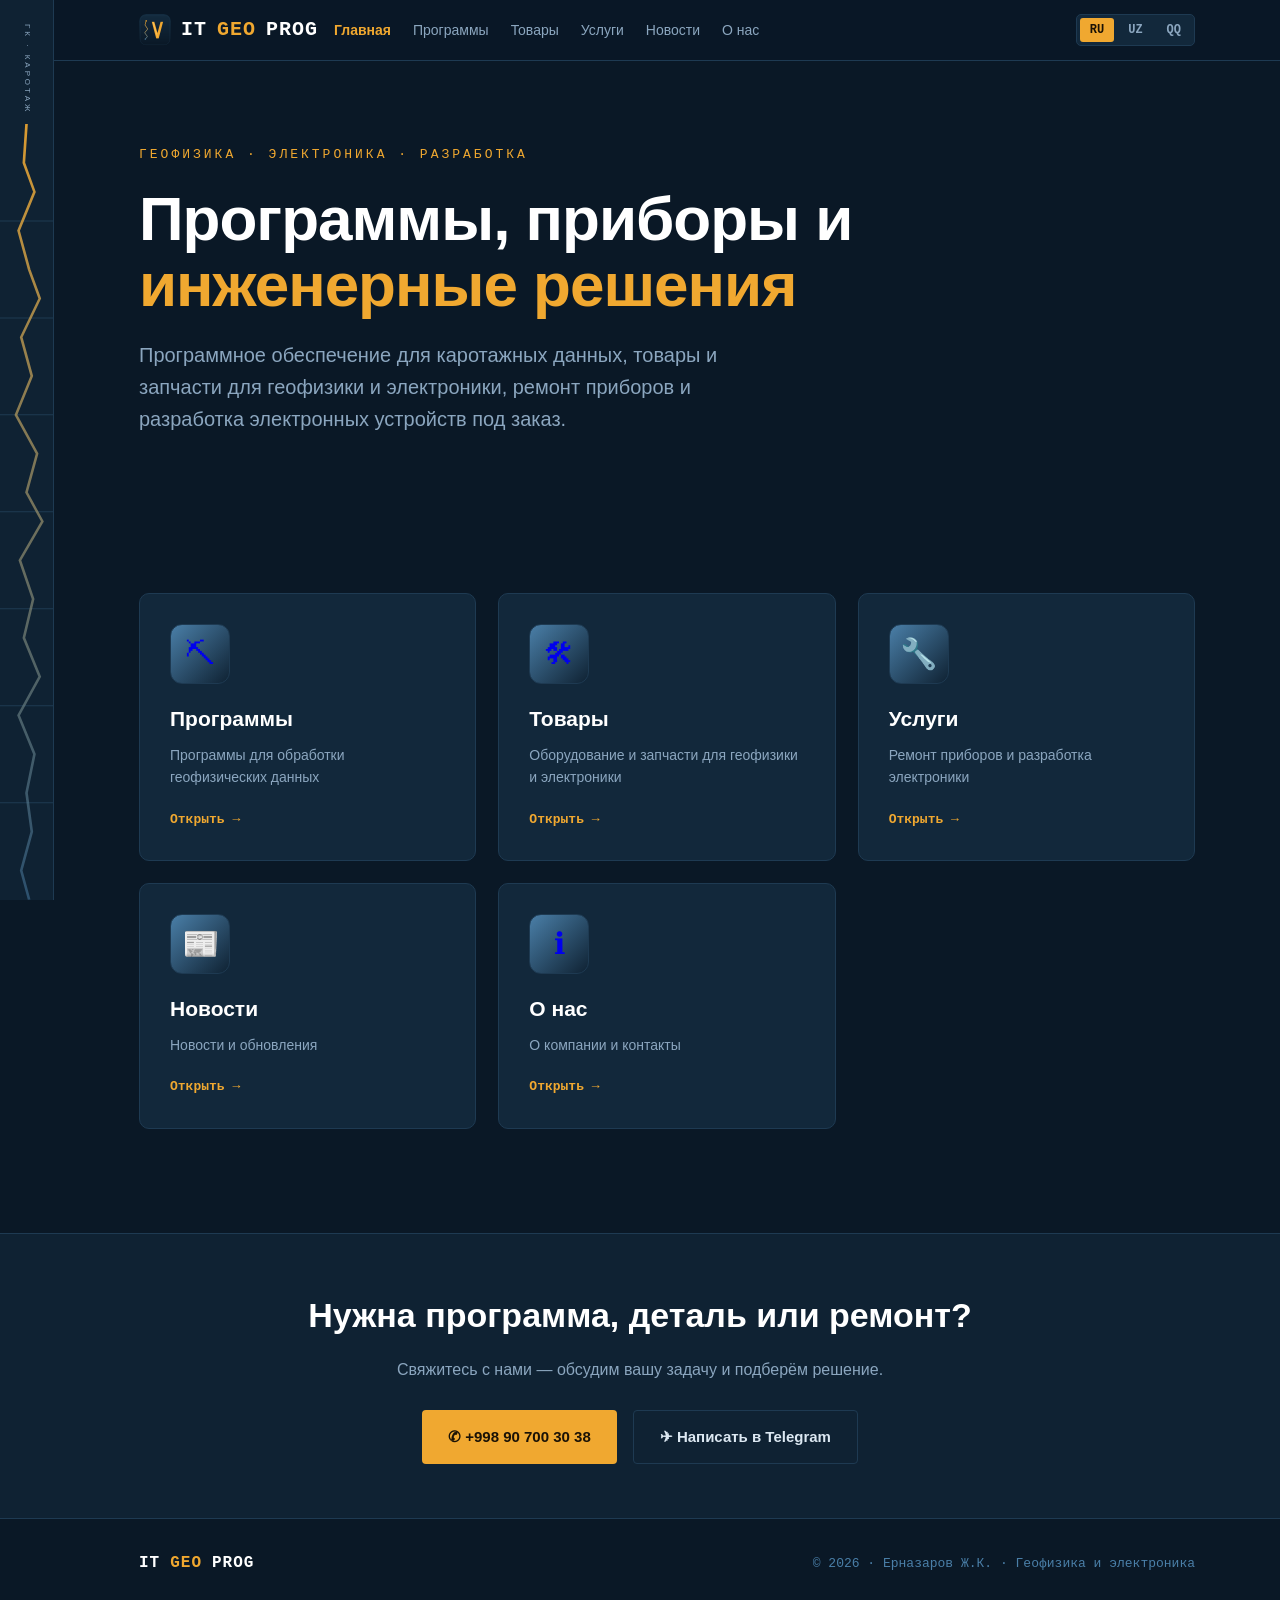
==== commit cb21aa00: "Add files via upload" ====
--- a/index.html
+++ b/index.html
@@ -5,6 +5,8 @@
 <meta name="viewport" content="width=device-width, initial-scale=1.0">
 <title>ITGEOPROG — Геофизика и электроника</title>
 <script src="https://identity.netlify.com/v1/netlify-identity-widget.js"></script>
+<link rel="icon" type="image/x-icon" href="/favicon.ico">
+<link rel="apple-touch-icon" href="/assets/logo-192.png">
 <link rel="stylesheet" href="/assets/style.css">
 </head>
 <body>
@@ -32,7 +34,7 @@
 <div class="wrap">
   <header>
     <nav>
-      <a href="/index.html" class="logo">IT<span>GEO</span>PROG</a>
+      <a href="/index.html" class="logo"><img src="/assets/logo.png" class="logo-img" alt="">IT<span>GEO</span>PROG</a>
       <div class="nav-links">
         <a href="/index.html" class='active' data-i18n="nav_home">Главная</a>
         <a href="/programs.html" data-i18n="nav_programs">Программы</a>
--- a/assets/style.css
+++ b/assets/style.css
@@ -254,3 +254,20 @@
   .lb-nav { width: 44px; height: 60px; font-size: 32px; }
   .lb-prev { left: 6px; } .lb-next { right: 6px; }
 }
+
+/* Логотип-значок в шапке */
+.logo { display: inline-flex; align-items: center; gap: 10px; }
+.logo-img { width: 32px; height: 32px; border-radius: 7px; display: block; }
+
+/* Блок презентации */
+.pres-block { margin-top: 50px; padding-top: 40px; border-top: 1px solid var(--line); }
+.pres-title { font-size: clamp(22px, 3.5vw, 30px); color: var(--white);
+  font-weight: 700; margin-bottom: 8px; }
+.pres-desc { color: var(--text-dim); font-size: 15px; margin-bottom: 24px; }
+.pres-viewer { width: 100%; aspect-ratio: 16 / 9; border-radius: 10px;
+  overflow: hidden; border: 1px solid var(--line); background: var(--bg-panel); }
+.pres-viewer iframe { width: 100%; height: 100%; border: none; display: block; }
+.pres-actions { display: flex; gap: 14px; margin-top: 18px; flex-wrap: wrap; }
+@media (max-width: 640px) {
+  .pres-viewer { aspect-ratio: 4 / 3; }
+}
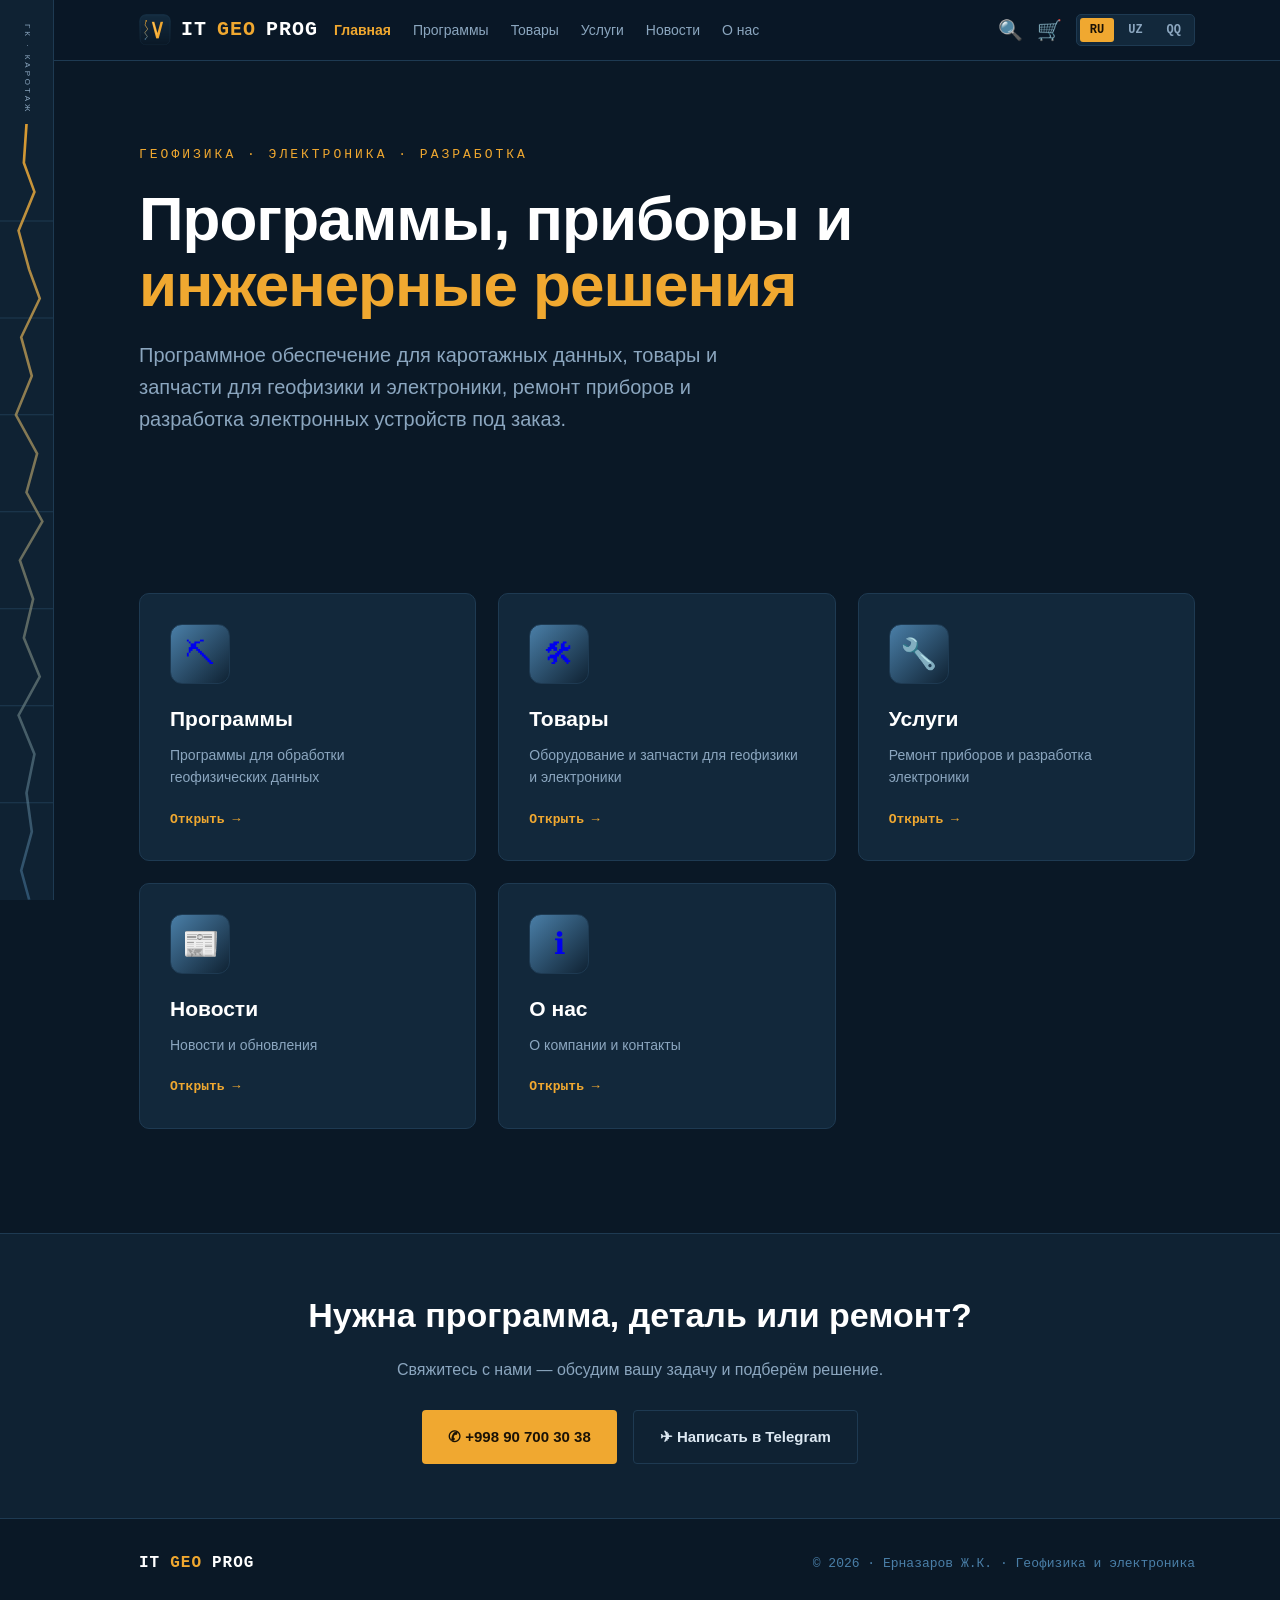
==== commit 7699290a: "Add files via upload" ====
--- a/index.html
+++ b/index.html
@@ -43,10 +43,17 @@
         <a href="/news.html" data-i18n="nav_news">Новости</a>
         <a href="/about.html" data-i18n="nav_about">О нас</a>
       </div>
-      <div class="lang-switch">
-        <button data-lang="ru">RU</button>
-        <button data-lang="uz">UZ</button>
-        <button data-lang="kaa">QQ</button>
+      <div class="nav-right">
+        <a href="/search.html" class="search-link" title="Поиск" data-i18n-title="nav_search">🔍</a>
+        <a href="/cart.html" class="cart-link" title="Корзина">
+          <span class="cart-icon">🛒</span>
+          <span class="cart-badge">0</span>
+        </a>
+        <div class="lang-switch">
+          <button data-lang="ru">RU</button>
+          <button data-lang="uz">UZ</button>
+          <button data-lang="kaa">QQ</button>
+        </div>
       </div>
     </nav>
   </header>
--- a/assets/style.css
+++ b/assets/style.css
@@ -271,3 +271,86 @@
 @media (max-width: 640px) {
   .pres-viewer { aspect-ratio: 4 / 3; }
 }
+
+/* ── Шапка: правая часть ── */
+.nav-right { display: flex; align-items: center; gap: 14px; }
+.search-link, .cart-link { text-decoration: none; font-size: 20px; position: relative;
+  display: inline-flex; align-items: center; transition: transform .2s; }
+.search-link:hover, .cart-link:hover { transform: scale(1.15); }
+.cart-badge { position: absolute; top: -8px; right: -10px; background: var(--amber);
+  color: #1a1206; font-size: 11px; font-weight: 700; min-width: 18px; height: 18px;
+  border-radius: 9px; display: none; align-items: center; justify-content: center;
+  padding: 0 4px; font-family: "Consolas", monospace; }
+@media (max-width: 900px) { .nav-right { gap: 10px; } }
+
+/* ── Карточка электроники с кнопкой ── */
+.prod-link { text-decoration: none; display: block; }
+.prod-card .add-cart { width: calc(100% - 36px); margin: 0 18px 18px; padding: 10px;
+  background: var(--amber); color: #1a1206; border: none; border-radius: 6px;
+  font-size: 14px; font-weight: 700; cursor: pointer; transition: background .2s; }
+.prod-card .add-cart:hover { background: var(--amber-dim); }
+.prod-card .add-cart.added { background: var(--steel); color: #fff; }
+
+/* ── Поиск ── */
+.search-box { margin-bottom: 24px; }
+#search-input { width: 100%; padding: 16px 20px; font-size: 17px;
+  background: var(--bg-card); border: 1px solid var(--line); border-radius: 8px;
+  color: var(--text); font-family: inherit; }
+#search-input:focus { outline: none; border-color: var(--amber); }
+.search-results { display: flex; flex-direction: column; gap: 12px; }
+.search-item { background: var(--bg-card); border: 1px solid var(--line);
+  border-radius: 8px; padding: 18px 20px; text-decoration: none; display: block;
+  transition: border-color .2s, transform .2s; }
+.search-item:hover { border-color: var(--steel); transform: translateX(4px); }
+.search-type { font-family: "Consolas", monospace; font-size: 11px; color: var(--amber);
+  text-transform: uppercase; letter-spacing: 1px; }
+.search-item-title { font-size: 17px; color: var(--white); font-weight: 700; margin: 4px 0; }
+.search-item-sum { font-size: 13px; color: var(--text-dim); }
+
+/* ── Корзина ── */
+.cart-items { display: flex; flex-direction: column; gap: 12px; margin-bottom: 30px; }
+.cart-row { display: flex; align-items: center; gap: 16px; background: var(--bg-card);
+  border: 1px solid var(--line); border-radius: 8px; padding: 16px 20px; }
+.cart-info { flex: 1; }
+.cart-name { font-size: 16px; color: var(--white); font-weight: 600; }
+.cart-price { font-family: "Consolas", monospace; font-size: 14px; color: var(--amber); margin-top: 4px; }
+.cart-qty { display: flex; align-items: center; gap: 10px; }
+.qty-btn { width: 32px; height: 32px; border: 1px solid var(--line); background: var(--bg-panel);
+  color: var(--text); font-size: 18px; border-radius: 6px; cursor: pointer; transition: all .2s; }
+.qty-btn:hover { border-color: var(--amber); color: var(--amber); }
+.qty-num { min-width: 28px; text-align: center; font-size: 16px; color: var(--white);
+  font-family: "Consolas", monospace; }
+.cart-del { background: none; border: none; color: var(--text-dim); font-size: 18px;
+  cursor: pointer; padding: 4px 8px; transition: color .2s; }
+.cart-del:hover { color: #d88; }
+
+/* Форма заказа */
+.order-form { background: var(--bg-panel); border: 1px solid var(--line);
+  border-radius: 10px; padding: 28px; max-width: 600px; }
+.order-form h3 { font-size: 20px; color: var(--white); margin-bottom: 20px; }
+.form-row { margin-bottom: 16px; }
+.form-row label { display: block; font-size: 13px; color: var(--text-dim); margin-bottom: 6px; }
+.form-row input, .form-row textarea { width: 100%; padding: 12px 14px; font-size: 15px;
+  background: var(--bg-card); border: 1px solid var(--line); border-radius: 6px;
+  color: var(--text); font-family: inherit; resize: vertical; }
+.form-row input:focus, .form-row textarea:focus { outline: none; border-color: var(--amber); }
+#send-order { width: 100%; margin-top: 8px; padding: 14px; font-size: 16px; }
+.order-note { font-size: 12px; color: var(--text-dim); margin-top: 12px; text-align: center; }
+
+/* ── Раздел "Что мы можем" ── */
+.cap-block { margin-top: 54px; padding-top: 40px; border-top: 1px solid var(--line); }
+.cap-title { font-size: clamp(24px, 4vw, 32px); color: var(--white); font-weight: 700;
+  margin-bottom: 28px; }
+.cap-grid { display: grid; grid-template-columns: repeat(auto-fit, minmax(260px, 1fr)); gap: 20px; }
+.cap-card { background: var(--bg-card); border: 1px solid var(--line); border-radius: 10px;
+  padding: 28px; transition: border-color .25s, transform .25s; }
+.cap-card:hover { border-color: var(--steel); transform: translateY(-4px); }
+.cap-icon { width: 56px; height: 56px; border-radius: 12px;
+  background: linear-gradient(135deg, var(--steel), var(--bg-panel));
+  display: flex; align-items: center; justify-content: center; font-size: 28px;
+  margin-bottom: 16px; border: 1px solid var(--line); }
+.cap-card h3 { font-size: 18px; color: var(--amber); font-weight: 700; margin-bottom: 10px; }
+.cap-card p { font-size: 14px; color: var(--text-dim); }
+.cap-banner { margin-top: 26px; background: linear-gradient(135deg, var(--amber), var(--amber-dim));
+  border-radius: 10px; padding: 24px 30px; text-align: center; }
+.cap-banner span { font-size: clamp(16px, 2.5vw, 20px); font-weight: 700; color: #1a1206; }
